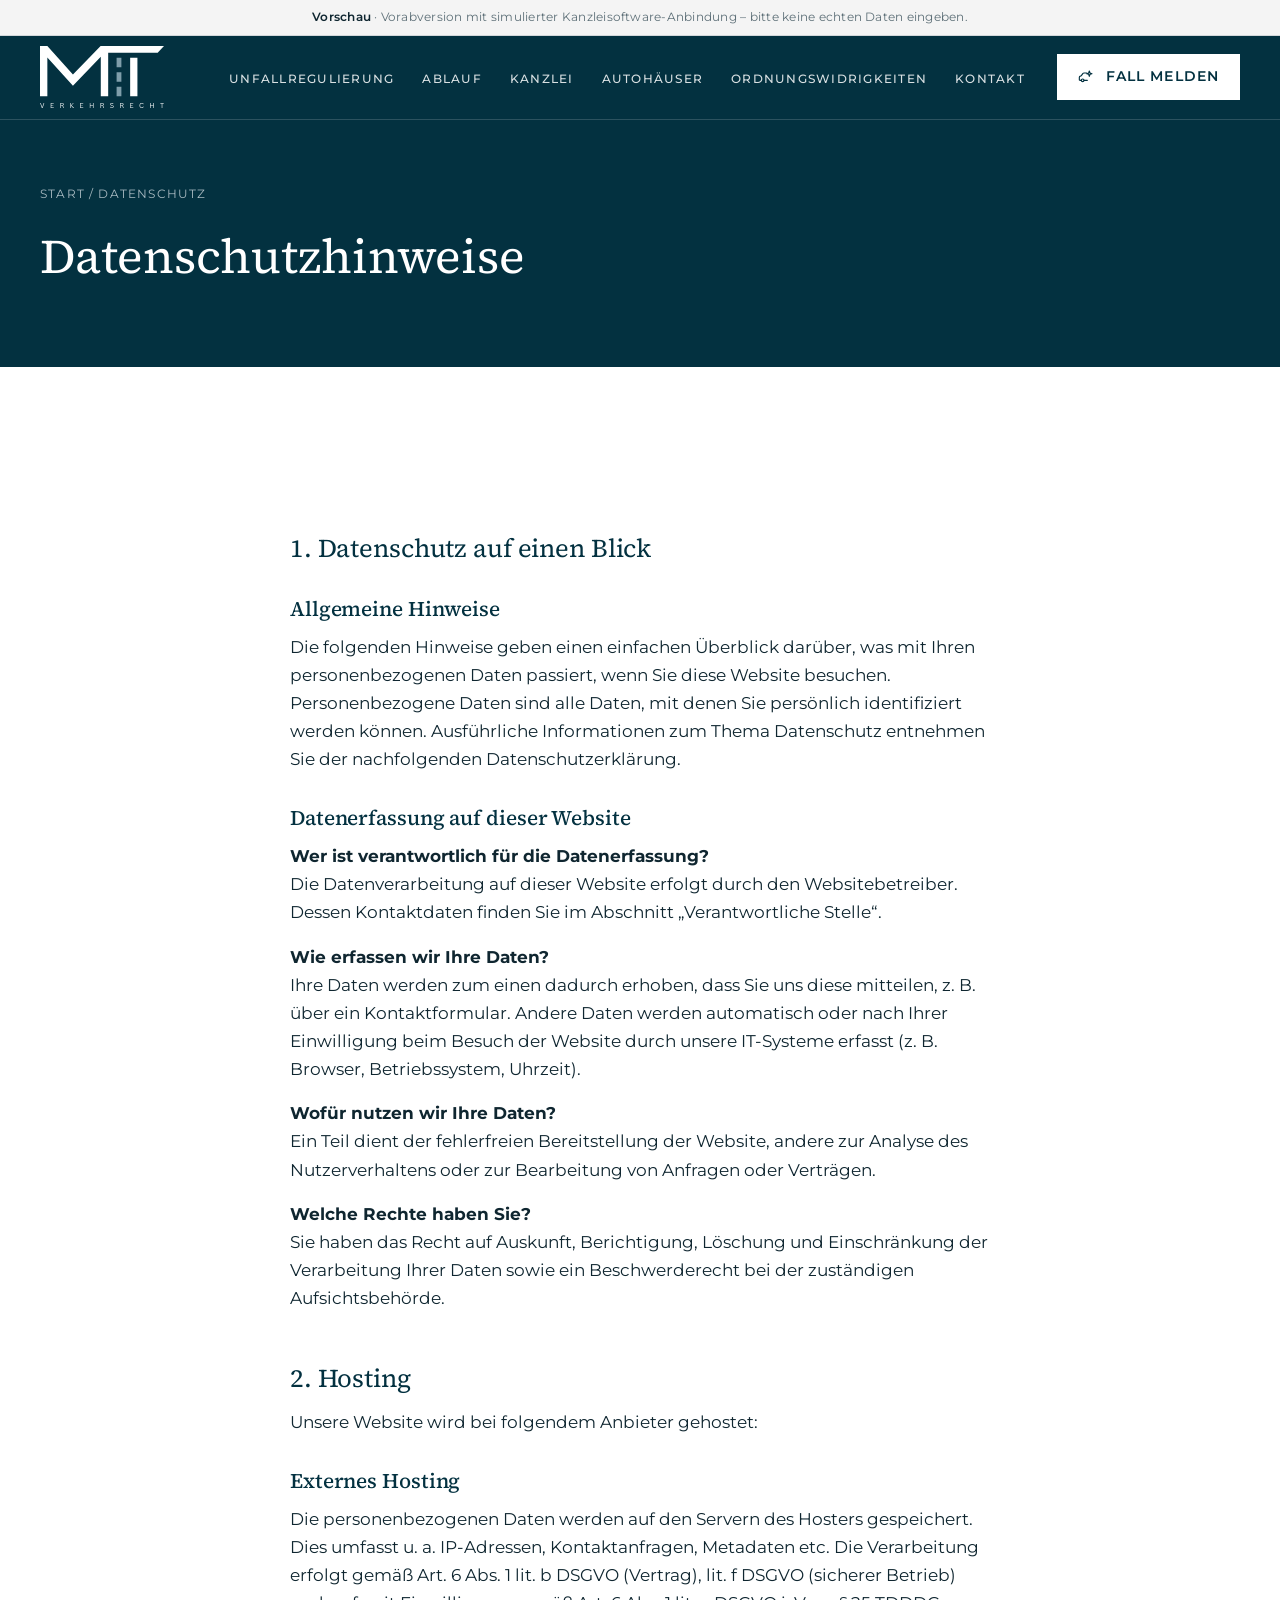
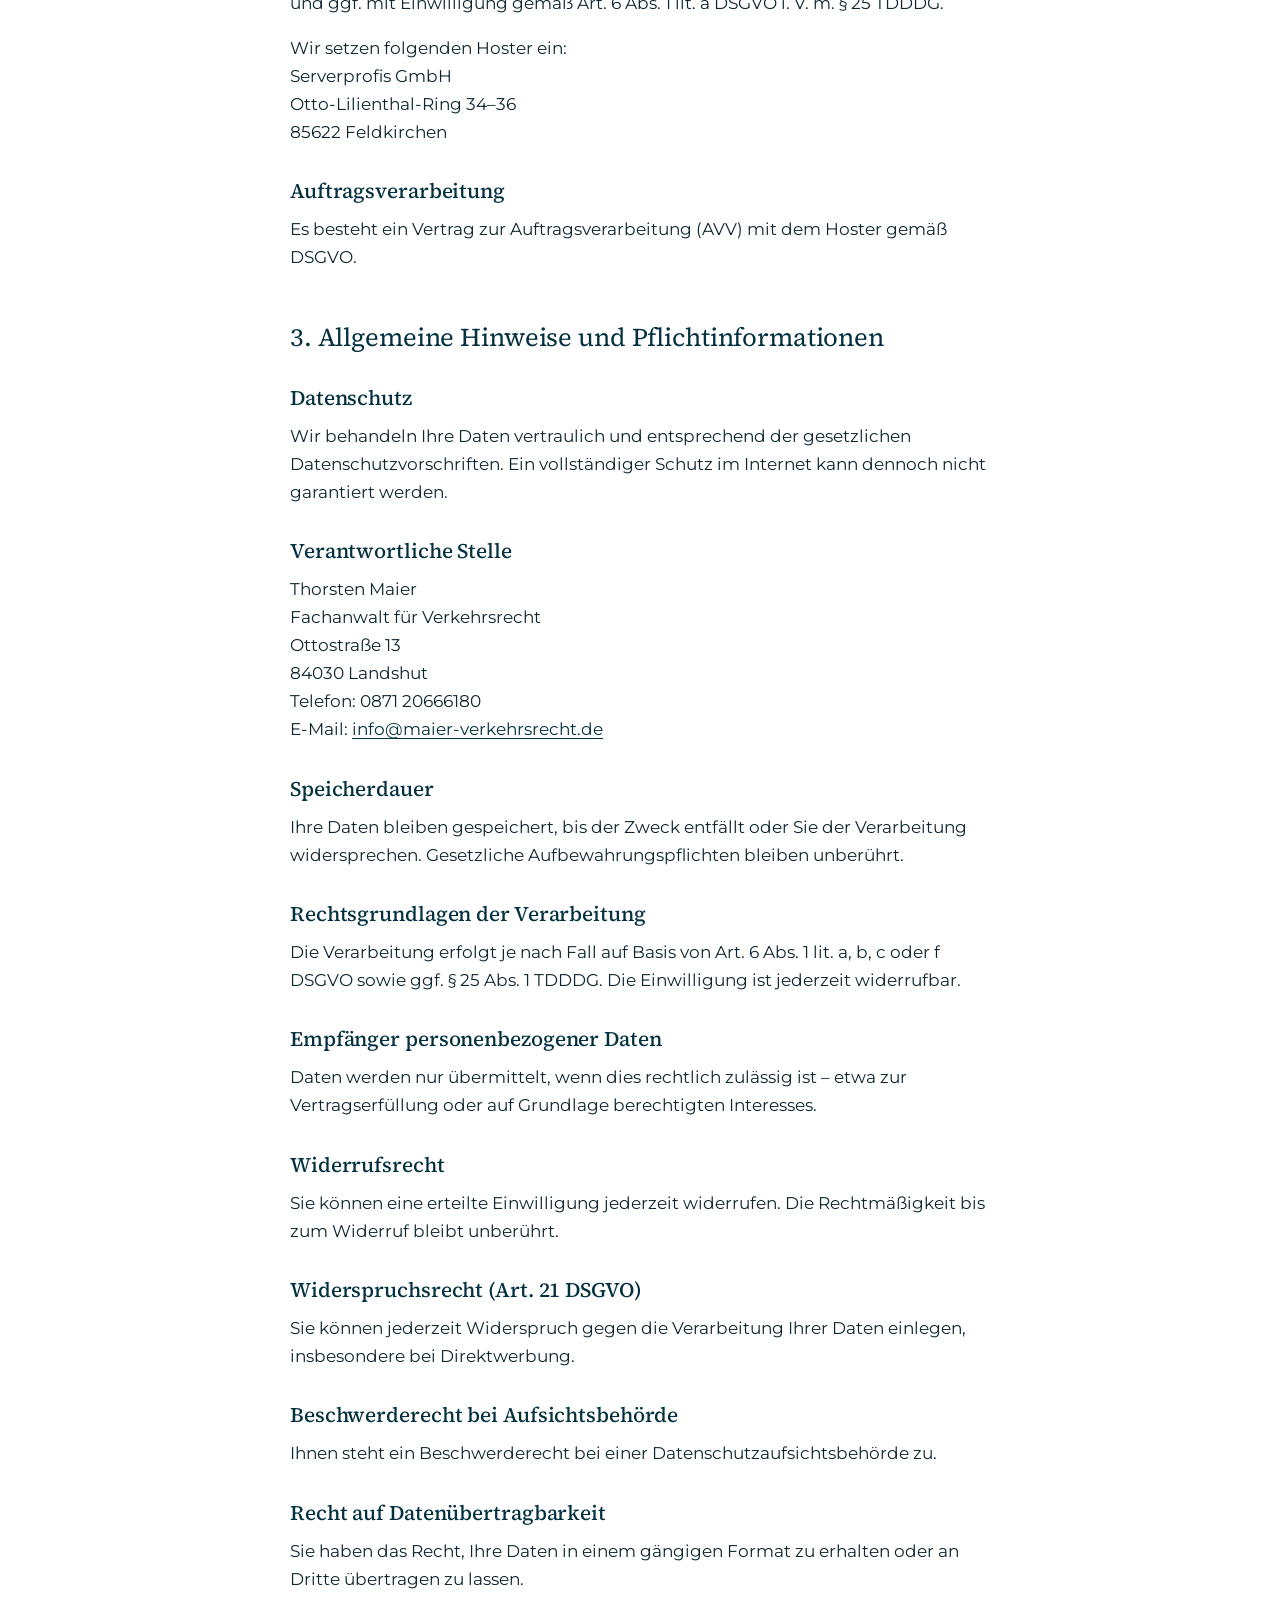
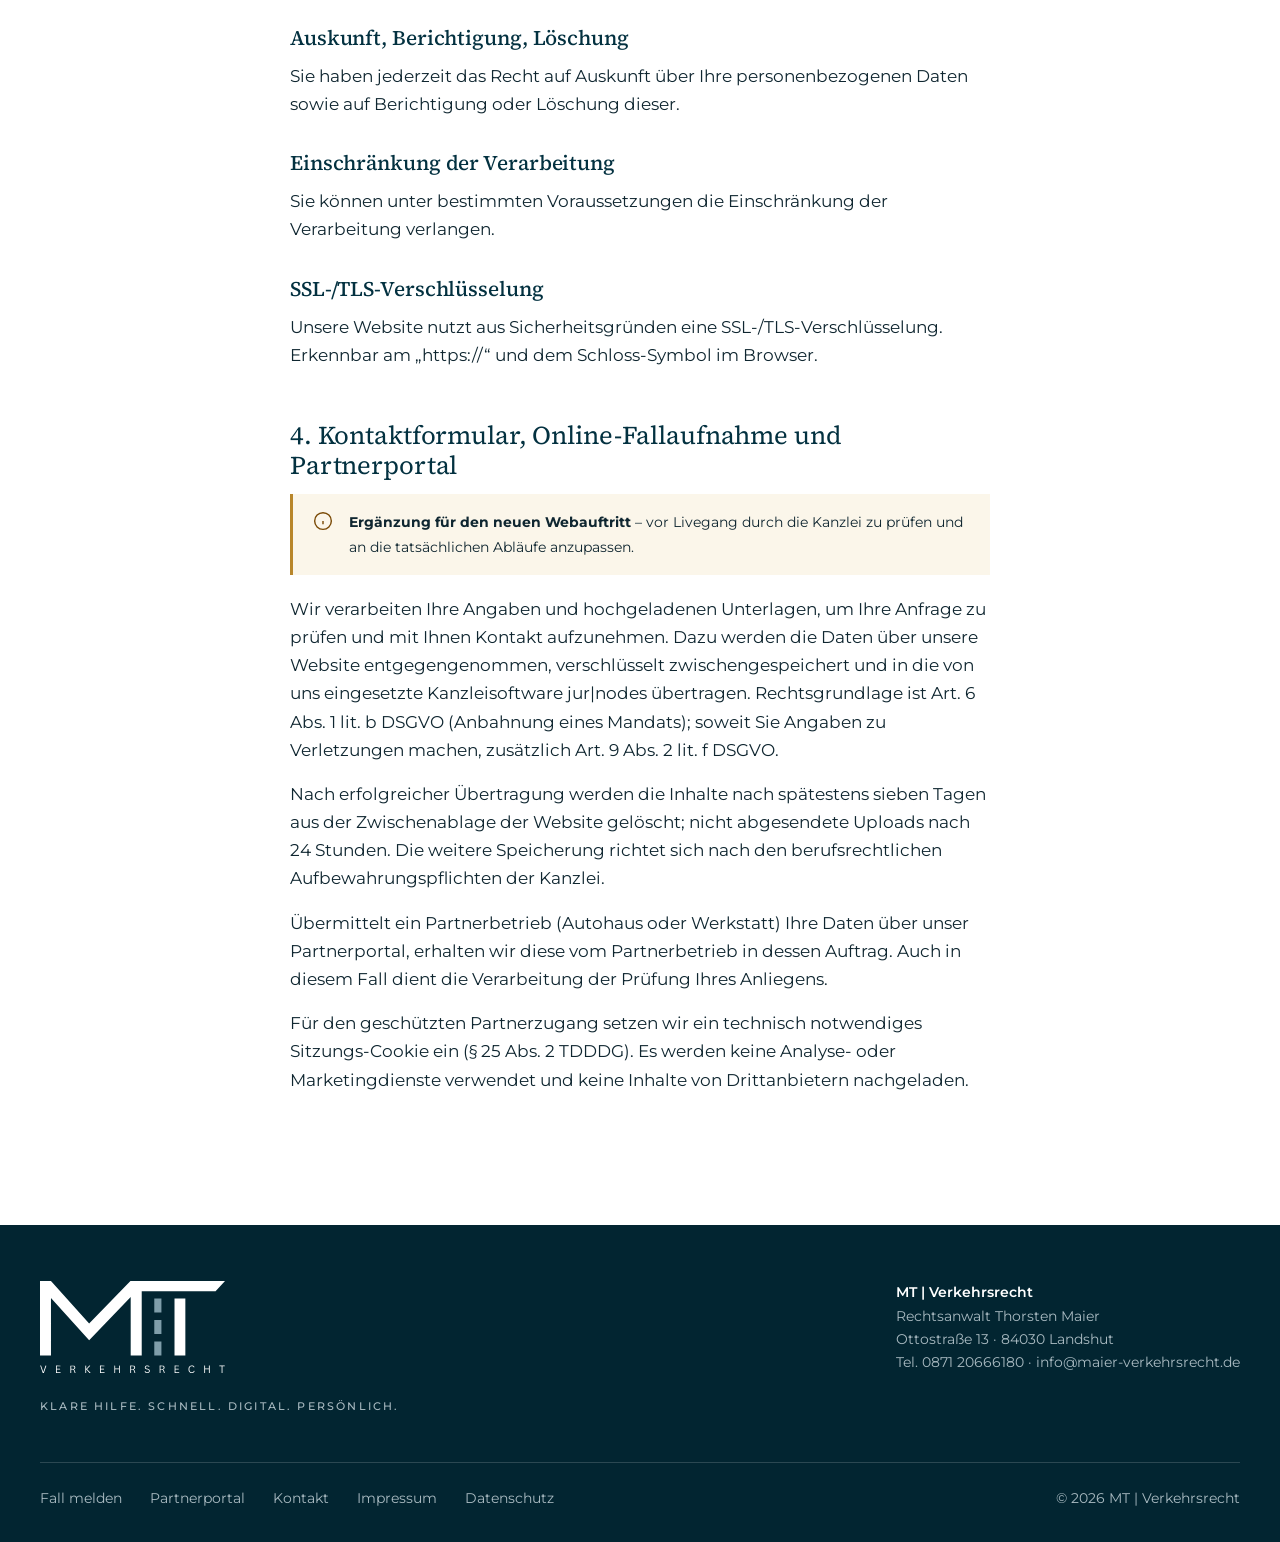
==== datenschutz/index.html @ cf4f547c "Vorschau des neuen Webauftritts MT | Verkehrsrecht Statische Vorschau zur Abstimmung mit der Kanzlei" ====
<!doctype html>
<html lang="de">
<head>
  <meta charset="utf-8">
  <meta name="viewport" content="width=device-width, initial-scale=1">
  <title>Datenschutz | MT Verkehrsrecht</title>
  <meta name="description" content="Datenschutzhinweise von MT Verkehrsrecht.">
  <meta name="robots" content="noindex, nofollow">
  <link rel="canonical" href="https://maier-verkehrsrecht.de/datenschutz/">
  <meta property="og:type" content="website">
  <meta property="og:locale" content="de_DE">
  <meta property="og:site_name" content="MT Verkehrsrecht">
  <meta property="og:title" content="Datenschutz | MT Verkehrsrecht">
  <meta property="og:description" content="Datenschutzhinweise von MT Verkehrsrecht.">
  <meta property="og:url" content="https://maier-verkehrsrecht.de/datenschutz/">
  <meta property="og:image" content="https://maier-verkehrsrecht.de/assets/img/og-image.jpg">
  <meta name="theme-color" content="#033140">
  <link rel="preload" href="../assets/fonts/montserrat-latin-wght-normal.woff2" as="font" type="font/woff2" crossorigin>
  <link rel="preload" href="../assets/fonts/source-serif-4-latin-wght-normal.woff2" as="font" type="font/woff2" crossorigin>
  <link rel="stylesheet" href="../assets/css/main.css">
  <link rel="icon" href="../assets/img/favicon.svg" type="image/svg+xml">
</head>
<body data-root="../">
  <!--#header-->
    <a class="skip-link" href="#main">Zum Inhalt springen</a>
    <div class="proto-banner" role="note"><strong>Vorschau</strong> · Vorabversion mit simulierter Kanzleisoftware-Anbindung – bitte keine echten Daten eingeben.</div>
    <header class="site-header">
      <div class="container">
        <a class="logo" href="../" aria-label="MT Verkehrsrecht – Startseite"><img src="../assets/logo/mt-logo-hell.svg" alt="MT Verkehrsrecht" width="150" height="75"></a>
        <nav class="main-nav" id="main-nav" aria-label="Hauptnavigation">
          <ul><li><a href="../#unfallregulierung">Unfallregulierung</a></li><li><a href="../#ablauf">Ablauf</a></li><li><a href="../#kanzlei">Kanzlei</a></li><li><a href="../#partner">Autohäuser</a></li><li><a href="../#leistungen">Ordnungswidrigkeiten</a></li><li><a href="../#kontakt">Kontakt</a></li></ul>
        </nav>
        <div class="header-cta"><a class="btn btn--primary" href="../fall-melden/" aria-label="Fall melden"><svg viewBox="0 0 24 24" fill="none" stroke="currentColor" stroke-width="1.7" stroke-linecap="round" stroke-linejoin="round" aria-hidden="true"><path d="M14 17H9M5 17H3a1 1 0 0 1-1-1v-3.5c0-.8.5-1.5 1.3-1.8L5 10l2.5-3.5A2 2 0 0 1 9.1 6H13"/><circle cx="7" cy="17" r="2"/><path d="m17 3 1 3 3 1-3 1-1 3-1-3-3-1 3-1z"/></svg><span>Fall melden</span></a></div>
        <button class="nav-toggle" type="button" aria-expanded="false" aria-controls="main-nav" aria-label="Menü öffnen"><svg viewBox="0 0 24 24" fill="none" stroke="currentColor" stroke-width="1.7" stroke-linecap="round" stroke-linejoin="round" aria-hidden="true"><path d="M4 6h16M4 12h16M4 18h16"/></svg></button>
      </div>
    </header><!--/header-->
  <main id="main">
    <section class="page-hero dark">
      <div class="container">
        <nav class="breadcrumb" aria-label="Brotkrumen"><a href="../" data-href="">Start</a> / <span aria-current="page">Datenschutz</span></nav>
        <h1>Datenschutzhinweise</h1>
        
      </div>
    </section>

    <section class="section"><div class="container prose legal">
      <h2>1. Datenschutz auf einen Blick</h2>
      <h3>Allgemeine Hinweise</h3>
      <p>Die folgenden Hinweise geben einen einfachen Überblick darüber, was mit Ihren personenbezogenen Daten passiert, wenn Sie diese Website besuchen. Personenbezogene Daten sind alle Daten, mit denen Sie persönlich identifiziert werden können. Ausführliche Informationen zum Thema Datenschutz entnehmen Sie der nachfolgenden Datenschutzerklärung.</p>
      <h3>Datenerfassung auf dieser Website</h3>
      <p><strong>Wer ist verantwortlich für die Datenerfassung?</strong><br>Die Datenverarbeitung auf dieser Website erfolgt durch den Websitebetreiber. Dessen Kontaktdaten finden Sie im Abschnitt „Verantwortliche Stelle“.</p>
      <p><strong>Wie erfassen wir Ihre Daten?</strong><br>Ihre Daten werden zum einen dadurch erhoben, dass Sie uns diese mitteilen, z. B. über ein Kontaktformular. Andere Daten werden automatisch oder nach Ihrer Einwilligung beim Besuch der Website durch unsere IT-Systeme erfasst (z. B. Browser, Betriebssystem, Uhrzeit).</p>
      <p><strong>Wofür nutzen wir Ihre Daten?</strong><br>Ein Teil dient der fehlerfreien Bereitstellung der Website, andere zur Analyse des Nutzerverhaltens oder zur Bearbeitung von Anfragen oder Verträgen.</p>
      <p><strong>Welche Rechte haben Sie?</strong><br>Sie haben das Recht auf Auskunft, Berichtigung, Löschung und Einschränkung der Verarbeitung Ihrer Daten sowie ein Beschwerderecht bei der zuständigen Aufsichtsbehörde.</p>

      <h2>2. Hosting</h2>
      <p>Unsere Website wird bei folgendem Anbieter gehostet:</p>
      <h3>Externes Hosting</h3>
      <p>Die personenbezogenen Daten werden auf den Servern des Hosters gespeichert. Dies umfasst u. a. IP-Adressen, Kontaktanfragen, Metadaten etc. Die Verarbeitung erfolgt gemäß Art. 6 Abs. 1 lit. b DSGVO (Vertrag), lit. f DSGVO (sicherer Betrieb) und ggf. mit Einwilligung gemäß Art. 6 Abs. 1 lit. a DSGVO i. V. m. § 25 TDDDG.</p>
      <p>Wir setzen folgenden Hoster ein:<br>Serverprofis GmbH<br>Otto-Lilienthal-Ring 34–36<br>85622 Feldkirchen</p>
      <h3>Auftragsverarbeitung</h3>
      <p>Es besteht ein Vertrag zur Auftragsverarbeitung (AVV) mit dem Hoster gemäß DSGVO.</p>

      <h2>3. Allgemeine Hinweise und Pflichtinformationen</h2>
      <h3>Datenschutz</h3>
      <p>Wir behandeln Ihre Daten vertraulich und entsprechend der gesetzlichen Datenschutzvorschriften. Ein vollständiger Schutz im Internet kann dennoch nicht garantiert werden.</p>
      <h3>Verantwortliche Stelle</h3>
      <p>Thorsten Maier<br>Fachanwalt für Verkehrsrecht<br><span data-k="strasse">Ottostraße 13</span><br><span data-k="plzOrt">84030 Landshut</span><br>Telefon: <span data-k="telefon">0871 20666180</span><br>E-Mail: <a href="mailto:info@maier-verkehrsrecht.de">info@maier-verkehrsrecht.de</a></p>
      <h3>Speicherdauer</h3>
      <p>Ihre Daten bleiben gespeichert, bis der Zweck entfällt oder Sie der Verarbeitung widersprechen. Gesetzliche Aufbewahrungspflichten bleiben unberührt.</p>
      <h3>Rechtsgrundlagen der Verarbeitung</h3>
      <p>Die Verarbeitung erfolgt je nach Fall auf Basis von Art. 6 Abs. 1 lit. a, b, c oder f DSGVO sowie ggf. § 25 Abs. 1 TDDDG. Die Einwilligung ist jederzeit widerrufbar.</p>
      <h3>Empfänger personenbezogener Daten</h3>
      <p>Daten werden nur übermittelt, wenn dies rechtlich zulässig ist – etwa zur Vertragserfüllung oder auf Grundlage berechtigten Interesses.</p>
      <h3>Widerrufsrecht</h3>
      <p>Sie können eine erteilte Einwilligung jederzeit widerrufen. Die Rechtmäßigkeit bis zum Widerruf bleibt unberührt.</p>
      <h3>Widerspruchsrecht (Art. 21 DSGVO)</h3>
      <p>Sie können jederzeit Widerspruch gegen die Verarbeitung Ihrer Daten einlegen, insbesondere bei Direktwerbung.</p>
      <h3>Beschwerderecht bei Aufsichtsbehörde</h3>
      <p>Ihnen steht ein Beschwerderecht bei einer Datenschutzaufsichtsbehörde zu.</p>
      <h3>Recht auf Datenübertragbarkeit</h3>
      <p>Sie haben das Recht, Ihre Daten in einem gängigen Format zu erhalten oder an Dritte übertragen zu lassen.</p>
      <h3>Auskunft, Berichtigung, Löschung</h3>
      <p>Sie haben jederzeit das Recht auf Auskunft über Ihre personenbezogenen Daten sowie auf Berichtigung oder Löschung dieser.</p>
      <h3>Einschränkung der Verarbeitung</h3>
      <p>Sie können unter bestimmten Voraussetzungen die Einschränkung der Verarbeitung verlangen.</p>
      <h3>SSL-/TLS-Verschlüsselung</h3>
      <p>Unsere Website nutzt aus Sicherheitsgründen eine SSL-/TLS-Verschlüsselung. Erkennbar am „https://“ und dem Schloss-Symbol im Browser.</p>

      <h2 id="fallaufnahme">4. Kontaktformular, Online-Fallaufnahme und Partnerportal</h2>
      <div class="notice notice--warn" style="margin-bottom:20px"><svg viewBox="0 0 24 24" fill="none" stroke="currentColor" stroke-width="1.7" aria-hidden="true"><circle cx="12" cy="12" r="10"/><path d="M12 16v-4M12 8h.01"/></svg><p><strong>Ergänzung für den neuen Webauftritt</strong> – vor Livegang durch die Kanzlei zu prüfen und an die tatsächlichen Abläufe anzupassen.</p></div>
      <p>Wir verarbeiten Ihre Angaben und hochgeladenen Unterlagen, um Ihre Anfrage zu prüfen und mit Ihnen Kontakt aufzunehmen. Dazu werden die Daten über unsere Website entgegengenommen, verschlüsselt zwischengespeichert und in die von uns eingesetzte Kanzleisoftware jur|nodes übertragen. Rechtsgrundlage ist Art. 6 Abs. 1 lit. b DSGVO (Anbahnung eines Mandats); soweit Sie Angaben zu Verletzungen machen, zusätzlich Art. 9 Abs. 2 lit. f DSGVO.</p>
      <p>Nach erfolgreicher Übertragung werden die Inhalte nach spätestens sieben Tagen aus der Zwischenablage der Website gelöscht; nicht abgesendete Uploads nach 24 Stunden. Die weitere Speicherung richtet sich nach den berufsrechtlichen Aufbewahrungspflichten der Kanzlei.</p>
      <p>Übermittelt ein Partnerbetrieb (Autohaus oder Werkstatt) Ihre Daten über unser Partnerportal, erhalten wir diese vom Partnerbetrieb in dessen Auftrag. Auch in diesem Fall dient die Verarbeitung der Prüfung Ihres Anliegens.</p>
      <p>Für den geschützten Partnerzugang setzen wir ein technisch notwendiges Sitzungs-Cookie ein (§ 25 Abs. 2 TDDDG). Es werden keine Analyse- oder Marketingdienste verwendet und keine Inhalte von Drittanbietern nachgeladen.</p>
    </div></section>
  </main>
  <!--#footer-->
    <footer class="site-footer">
      <div class="container">
        <div class="footer-top">
          <div>
            <a class="logo logo--footer" href="../" aria-label="MT Verkehrsrecht – Startseite"><img src="../assets/logo/mt-logo-hell.svg" alt="MT Verkehrsrecht" width="185" height="92"></a>
            <p class="footer-claim">Klare Hilfe. Schnell. Digital. Persönlich.</p>
          </div>
          <address>
            <strong>MT | Verkehrsrecht</strong><br>Rechtsanwalt Thorsten Maier<br>Ottostraße 13 · 84030 Landshut<br>
            <a href="tel:+4987120666180">Tel. 0871 20666180</a> · <a href="mailto:info@maier-verkehrsrecht.de">info@maier-verkehrsrecht.de</a>
          </address>
        </div>
        <nav aria-label="Fußzeile">
          <ul>
            <li><a href="../fall-melden/">Fall melden</a></li>
            <li><a href="../partner/">Partnerportal</a></li>
            <li><a href="../kontakt/">Kontakt</a></li>
            <li><a href="../impressum/">Impressum</a></li>
            <li><a href="../datenschutz/">Datenschutz</a></li>
            <li class="copy">© 2026 MT | Verkehrsrecht</li>
          </ul>
        </nav>
      </div>
    </footer><!--/footer-->
  <script src="../assets/js/config.js"></script>
  <script src="../assets/js/site.js"></script>


</body>
</html>
---- assets/css/main.css ----
/* ==========================================================================
   MT | Verkehrsrecht – Stylesheet
   Farbwelt der bestehenden Kanzleiseite (maier-verkehrsrecht.de):
   #033140 Hauptfarbe · #354f5b Abstufung · #d3d7da / #f4f4f4 Grautöne.
   Alle Werte zentral als Designvariablen. Bewusst eckig, ruhig, ohne Verläufe.
   ========================================================================== */

@font-face {
  font-family: "Montserrat";
  src: url("../fonts/montserrat-latin-wght-normal.woff2") format("woff2");
  font-weight: 100 900;
  font-style: normal;
  font-display: swap;
}
@font-face {
  font-family: "Source Serif 4";
  src: url("../fonts/source-serif-4-latin-wght-normal.woff2") format("woff2");
  font-weight: 200 900;
  font-style: normal;
  font-display: swap;
}

:root {
  /* Marke – Originalfarben der bestehenden Website */
  --brand: #033140;          /* Hauptfarbe (CSS der Altseite, von T. Maier bestätigt) */
  --brand-deep: #022531;     /* abgedunkelt für Fußzeile/Hover */
  --brand-2: #354f5b;        /* Abstufung (Altseite) */
  --brand-tint: #eef2f3;     /* sehr helle Fläche aus der Hauptfarbe */
  --grey-line: #d3d7da;      /* Linien/Rahmen (Altseite) */
  --grey-bg: #f4f4f4;        /* helle Fläche (Altseite) */
  --white: #ffffff;
  --ink: #0f2630;            /* Fließtext: dunkles Petrol statt Schwarz */
  --muted: #5d6f77;          /* Sekundärtext auf Hell (5,2:1) */
  --on-dark: #ffffff;
  --on-dark-muted: #a9bac1;  /* Sekundärtext auf Petrol (8:1) */
  --line-dark: rgba(255, 255, 255, 0.16);
  --field-border: #9eacb3;
  --error: #b42318;
  --error-bg: #fdf3f2;
  --ok: #1d6b45;
  --ok-bg: #eef6f1;
  --warn: #7a4a06;
  --warn-bg: #fbf6ea;

  --font: "Montserrat", system-ui, -apple-system, "Segoe UI", Roboto, sans-serif;
  --font-serif: "Source Serif 4", Georgia, "Times New Roman", serif;
  --radius: 0;
  --header-h: 84px;
  --container: 1440px;
  --gutter: clamp(16px, 3.2vw, 40px);
  --section: clamp(72px, 9vw, 120px);
}

/* --- Basis ---------------------------------------------------------------- */
*, *::before, *::after { box-sizing: border-box; }
html { scroll-behavior: smooth; scroll-padding-top: calc(var(--header-h) + 16px); -webkit-text-size-adjust: 100%; }
@media (prefers-reduced-motion: reduce) { html { scroll-behavior: auto; } *, *::before, *::after { transition: none !important; } }
body { margin: 0; font-family: var(--font); font-size: 16.5px; line-height: 1.7; color: var(--ink); background: var(--white); font-weight: 400; overflow-x: hidden; }
img { max-width: 100%; height: auto; display: block; }
a { color: var(--brand); text-underline-offset: 3px; text-decoration-thickness: 1px; }
a:hover { color: var(--brand-2); }
h1, h2, h3, h4 { font-family: var(--font-serif); color: inherit; line-height: 1.18; margin: 0 0 .55em; font-weight: 500; letter-spacing: -.005em; }
h1 { font-size: clamp(2.3rem, 4.8vw, 3.7rem); font-weight: 400; }
h2 { font-size: clamp(1.75rem, 2.75vw, 2.75rem); font-weight: 400; }
h3 { font-size: 1.3rem; font-weight: 500; }
p { margin: 0 0 1em; }
:focus-visible { outline: 2px solid var(--brand); outline-offset: 3px; }
.dark :focus-visible, .petrol :focus-visible, .site-header :focus-visible, .site-footer :focus-visible { outline-color: var(--white); }
.sr-only { position: absolute; width: 1px; height: 1px; padding: 0; margin: -1px; overflow: hidden; clip: rect(0 0 0 0); white-space: nowrap; border: 0; }
.skip-link { position: absolute; left: 16px; top: -60px; z-index: 200; background: var(--white); color: var(--brand); padding: 10px 16px; }
.skip-link:focus { top: 12px; }
.container { width: 100%; max-width: var(--container); margin: 0 auto; padding: 0 var(--gutter); }

.eyebrow { display: block; font-family: var(--font); font-size: .74rem; font-weight: 600; letter-spacing: .18em; text-transform: uppercase; color: var(--brand-2); margin-bottom: 16px; }
.dark .eyebrow, .petrol .eyebrow, .eyebrow--light { color: var(--on-dark-muted); }
.lead { font-size: 1.12rem; line-height: 1.7; color: var(--muted); max-width: 62ch; }
.dark .lead, .petrol .lead { color: var(--on-dark-muted); }

/* --- Buttons: eckig, ruhig ------------------------------------------------- */
.btn { display: inline-flex; align-items: center; justify-content: center; gap: 12px; min-height: 50px; padding: 13px 28px; border-radius: 0; border: 1px solid transparent; font: inherit; font-weight: 600; font-size: .86rem; letter-spacing: .08em; text-transform: uppercase; text-decoration: none; cursor: pointer; transition: background-color .15s, color .15s, border-color .15s; }
.btn svg { width: 16px; height: 16px; flex: none; }
.btn--primary { background: var(--brand); color: var(--white); border-color: var(--brand); }
.btn--primary:hover { background: var(--brand-deep); border-color: var(--brand-deep); color: var(--white); }
.dark .btn--primary, .petrol .btn--primary, .site-header .btn--primary { background: var(--white); color: var(--brand); border-color: var(--white); }
.dark .btn--primary:hover, .petrol .btn--primary:hover, .site-header .btn--primary:hover { background: var(--brand-tint); border-color: var(--brand-tint); color: var(--brand); }
.btn--ghost { border-color: var(--brand); color: var(--brand); background: transparent; }
.btn--ghost:hover { background: var(--brand); color: var(--white); }
.dark .btn--ghost, .petrol .btn--ghost { color: var(--white); border-color: rgba(255,255,255,.6); }
.dark .btn--ghost:hover, .petrol .btn--ghost:hover { background: var(--white); color: var(--brand); border-color: var(--white); }
.btn--link { padding: 0; min-height: 0; background: none; color: var(--brand); border: 0; text-decoration: none; font-weight: 600; font-size: .8rem; letter-spacing: .1em; text-transform: uppercase; border-bottom: 1px solid currentColor; padding-bottom: 2px; }
.btn--link:hover { color: var(--brand-2); }
.btn[disabled] { opacity: .55; cursor: not-allowed; }
.btn-row { display: flex; flex-wrap: wrap; gap: 14px 18px; align-items: center; }

/* --- Prototyp-Hinweis ------------------------------------------------------ */
.proto-banner { background: var(--grey-bg); color: var(--muted); font-size: .76rem; text-align: center; padding: 7px 16px; border-bottom: 1px solid var(--grey-line); letter-spacing: .02em; }
.proto-banner strong { color: var(--ink); font-weight: 600; }
.placeholder-tag { display: inline-block; font-family: var(--font); font-size: .64rem; font-weight: 700; letter-spacing: .1em; text-transform: uppercase; color: var(--warn); border: 1px solid #d9b26a; background: var(--warn-bg); padding: 1px 7px; vertical-align: middle; }

/* --- Header ---------------------------------------------------------------- */
.site-header { position: sticky; top: 0; z-index: 100; height: var(--header-h); background: var(--brand); color: var(--white); border-bottom: 1px solid var(--line-dark); }
.site-header .container { height: 100%; display: flex; align-items: center; gap: 32px; }
.logo { display: inline-flex; align-items: center; gap: 14px; color: var(--white); text-decoration: none; flex: none; }
.logo img { height: 62px; width: auto; display: block; }
.logo--footer img { height: 92px; width: auto; display: block; }
.logo__text { font-size: .7rem; letter-spacing: .34em; font-weight: 500; text-transform: uppercase; line-height: 30px; padding-left: 16px; border-left: 1px solid var(--line-dark); }
.main-nav { margin-left: auto; }
.main-nav ul { list-style: none; margin: 0; padding: 0; display: flex; gap: 28px; }
.main-nav a { color: rgba(255,255,255,.85); text-decoration: none; font-size: .78rem; font-weight: 500; letter-spacing: .1em; text-transform: uppercase; padding: 8px 0; border-bottom: 1px solid transparent; }
.main-nav a:hover, .main-nav a[aria-current="true"] { color: var(--white); border-bottom-color: var(--white); }
.header-cta { flex: none; }
.header-cta .btn { min-height: 44px; padding: 10px 20px; }
.nav-toggle { display: none; background: none; border: 1px solid var(--line-dark); color: var(--white); width: 46px; height: 46px; margin-left: auto; cursor: pointer; border-radius: 0; }
.nav-toggle svg { width: 22px; height: 22px; }

@media (max-width: 1240px) {
  .nav-toggle { display: inline-flex; align-items: center; justify-content: center; }
  .main-nav { position: fixed; inset: var(--header-h) 0 auto 0; background: var(--brand); border-bottom: 1px solid var(--line-dark); display: none; margin: 0; }
  .main-nav.open { display: block; }
  .main-nav ul { flex-direction: column; gap: 0; padding: 8px var(--gutter) 24px; }
  .main-nav a { display: block; padding: 15px 0; font-size: .85rem; border-bottom: 1px solid var(--line-dark); }
  .header-cta { order: 3; }
  .site-header .container { gap: 12px; }
}
@media (max-width: 520px) {
  :root { --header-h: 72px; }
  .logo img { height: 50px; }
  .header-cta .btn span { display: none; }
  .header-cta .btn { padding: 10px 13px; }
  .logo__text { display: none; }
}

/* --- Flächen --------------------------------------------------------------- */
.dark, .petrol { background: var(--brand); color: var(--on-dark); }
.section { padding: var(--section) 0; }
.section--paper { background: var(--grey-bg); }
.section--tint { background: var(--brand-tint); }
.section-head { margin-bottom: 56px; }
.section-head .lead { max-width: 70ch; }
/* Vorgegebene Zeilenumbrüche (Desktop): .line = eigene Zeile, .one-line = keine Umbrüche */
@media (min-width: 1000px) {
  .line { display: block; white-space: nowrap; }
  .one-line { white-space: nowrap; }
}
.split.split--center { align-items: center; grid-template-columns: 1fr 1.5fr; }
.split--center .lead { max-width: none; }
@media (max-width: 900px) { .split.split--center { grid-template-columns: 1fr; } }
.split { display: grid; grid-template-columns: 1fr 1fr; gap: clamp(32px, 6vw, 96px); align-items: start; }
@media (max-width: 900px) { .split { grid-template-columns: 1fr; } }
.rule-top { border-top: 1px solid var(--grey-line); padding-top: 28px; }

/* --- Einstieg -------------------------------------------------------------- */
.hero { position: relative; overflow: hidden; isolation: isolate; padding: clamp(80px, 11vw, 140px) 0 clamp(64px, 8vw, 104px); }
.hero__bg { position: absolute; inset: 0; z-index: -2; }
.hero__bg img { width: 100%; height: 100%; object-fit: cover; }
.hero::after { content: ""; position: absolute; inset: 0; z-index: -1; background: var(--brand); opacity: .86; }
.hero__grid { display: grid; grid-template-columns: minmax(0, 1.7fr) minmax(0, .75fr); gap: clamp(40px, 6vw, 96px); align-items: end; }
.hero h1 { color: var(--white); font-size: clamp(2.2rem, 4.1vw, 4rem); }
.hero .lead { font-size: 1.15rem; margin-bottom: 40px; color: rgba(255,255,255,.82); }
.hero__phone { display: inline-flex; flex-direction: column; color: var(--white); text-decoration: none; padding-left: 20px; border-left: 1px solid var(--line-dark); line-height: 1.35; }
.hero__phone small { color: var(--on-dark-muted); font-size: .72rem; letter-spacing: .12em; text-transform: uppercase; }
.hero__phone strong { font-size: 1.2rem; font-weight: 600; letter-spacing: .02em; }
.hero__phone svg { display: none; }
.hero__facts { border-top: 1px solid var(--line-dark); }
.hero__facts dl { margin: 0; }
.hero__facts div { display: grid; grid-template-columns: 1fr; padding: 18px 0; border-bottom: 1px solid var(--line-dark); }
.hero__facts dt { font-size: .7rem; letter-spacing: .16em; text-transform: uppercase; color: var(--on-dark-muted); margin-bottom: 4px; }
.hero__facts dd { margin: 0; font-size: .98rem; color: var(--white); }
.hero__facts a { color: var(--white); }
@media (max-width: 900px) { .hero__grid { grid-template-columns: 1fr; } }

/* --- Raster (Unfallregulierung, Ihr Plus) ------------------------------- */
.positions { list-style: none; margin: 0; padding: 0; display: grid; grid-template-columns: repeat(3, 1fr); border-top: 1px solid var(--grey-line); }
.positions li { padding: 26px 28px 28px 0; border-bottom: 1px solid var(--grey-line); }
.positions li:not(:nth-child(3n)) { border-right: 1px solid var(--grey-line); }
.positions li:not(:nth-child(3n+1)) { padding-left: 28px; }
.positions h3 { font-size: 1.2rem; margin-bottom: 6px; color: var(--brand); }
.positions p { color: var(--muted); font-size: .95rem; margin: 0; }
@media (max-width: 900px) {
  .positions { grid-template-columns: 1fr 1fr; }
  .positions li { padding: 22px 20px 22px 0 !important; border-right: 0 !important; }
  .positions li:nth-child(odd) { border-right: 1px solid var(--grey-line) !important; }
  .positions li:nth-child(even) { padding-left: 20px !important; }
}
@media (max-width: 560px) { .positions { grid-template-columns: 1fr; } .positions li:nth-child(n) { border-right: 0 !important; padding: 20px 0 !important; } }
.note { color: var(--muted); font-size: .84rem; margin-top: 16px; }
.service-strip { display: grid; grid-template-columns: repeat(3, 1fr); border: 1px solid var(--grey-line); background: var(--white); }
.service-strip span { padding: 16px 20px; font-size: .76rem; font-weight: 600; letter-spacing: .1em; text-transform: uppercase; color: var(--brand); border-bottom: 1px solid var(--grey-line); }
.service-strip span:not(:nth-child(3n+1)) { border-left: 1px solid var(--grey-line); }
.service-strip span:nth-last-child(-n+3) { border-bottom: 0; }
@media (max-width: 900px) {
  .service-strip { grid-template-columns: 1fr 1fr; }
  .service-strip span:nth-child(n) { border-left: 0; border-bottom: 1px solid var(--grey-line); }
  .service-strip span:nth-child(even) { border-left: 1px solid var(--grey-line); }
  .service-strip span:last-child { border-bottom: 0; }
}
@media (max-width: 480px) { .service-strip { grid-template-columns: 1fr; } .service-strip span:nth-child(n) { border-left: 0; } }

/* --- Ablauf ---------------------------------------------------------------- */
.steps { list-style: none; margin: 0; padding: 0; display: grid; grid-template-columns: repeat(3, 1fr); counter-reset: step; border-top: 1px solid var(--line-dark); }
.steps li { position: relative; padding: 32px 32px 8px 0; counter-increment: step; }
.steps li + li { padding-left: 32px; border-left: 1px solid var(--line-dark); }
.steps li::before { content: "Schritt " counter(step); display: block; font-size: .7rem; font-weight: 600; letter-spacing: .18em; text-transform: uppercase; color: var(--on-dark-muted); margin-bottom: 14px; }
.steps h3 { font-size: 1.45rem; color: var(--white); }
.steps p { color: rgba(255,255,255,.78); margin: 0; }
@media (max-width: 800px) { .steps { grid-template-columns: 1fr; } .steps li + li { padding-left: 0; border-left: 0; border-top: 1px solid var(--line-dark); } }

/* --- Team ------------------------------------------------------------------ */
.team { display: grid; grid-template-columns: repeat(2, 1fr); gap: 40px; }
.person__img { aspect-ratio: 423 / 250; background: var(--grey-line); overflow: hidden; }
.person__img img { width: 100%; height: 100%; object-fit: cover; filter: grayscale(1); }
.person__body { padding: 24px 0 0; }
.person h3 { font-size: 1.5rem; margin-bottom: 2px; color: var(--brand); }
.person__role { color: var(--brand-2); font-weight: 600; font-size: .74rem; letter-spacing: .14em; text-transform: uppercase; margin-bottom: 14px; }
.person p { color: var(--muted); font-size: .97rem; }
@media (max-width: 760px) { .team { grid-template-columns: 1fr; } }
.quote { margin: 64px 0 0; padding: 0 0 0 32px; border-left: 2px solid var(--brand); font-family: var(--font-serif); font-size: clamp(1.3rem, 2.2vw, 1.7rem); font-weight: 400; line-height: 1.45; color: var(--brand); max-width: none; }
.quote footer { margin-top: 16px; font-family: var(--font); font-size: .78rem; font-weight: 600; letter-spacing: .12em; text-transform: uppercase; color: var(--muted); }

/* --- Partnerband ----------------------------------------------------------- */
.partner-band { display: grid; grid-template-columns: 1fr 1fr; padding: 0; }
.partner-band > .container { grid-column: 1 / -1; grid-row: 1; display: grid; grid-template-columns: 1fr 1fr; }
.partner-band .content { grid-column: 1; padding: var(--section) clamp(24px, 4vw, 64px) var(--section) 0; }
.partner-band h2 { font-size: clamp(1.75rem, 2.45vw, 2.6rem); }
.partner-band__img { grid-column: 2; grid-row: 1; position: relative; min-height: 100%; }
.partner-band__img img { position: absolute; inset: 0; width: 100%; height: 100%; object-fit: cover; filter: grayscale(1); }
.partner-band ul { list-style: none; padding: 0; margin: 0 0 40px; border-top: 1px solid var(--line-dark); }
.partner-band li { padding: 12px 0; border-bottom: 1px solid var(--line-dark); color: rgba(255,255,255,.88); font-size: .97rem; }
@media (max-width: 900px) {
  .partner-band { grid-template-columns: 1fr; }
  .partner-band > .container { grid-template-columns: 1fr; }
  .partner-band .content { padding: 64px 0; }
  .partner-band__img { grid-column: 1; grid-row: 2; height: 260px; }
}

/* --- Weitere Leistungen (Bildkarten) ------------------------------------- */
.cards-2 { display: grid; grid-template-columns: 1fr 1fr; gap: 40px; }
.card { display: flex; flex-direction: column; border-top: 2px solid var(--brand); }
.card__img { aspect-ratio: 16 / 9; overflow: hidden; background: var(--grey-line); }
.card__img img { width: 100%; height: 100%; object-fit: cover; filter: grayscale(1); }
.card h3 { font-size: 1.5rem; margin: 24px 0 10px; color: var(--brand); }
.card p { color: var(--muted); }
.card__list { list-style: none; margin: 4px 0 28px; padding: 0; border-top: 1px solid var(--grey-line); }
.card__list li { padding: 10px 0; border-bottom: 1px solid var(--grey-line); color: var(--ink); font-size: .93rem; }
.card .btn--link { margin-top: auto; align-self: flex-start; }
@media (max-width: 760px) { .cards-2 { grid-template-columns: 1fr; } }

/* --- FAQ ------------------------------------------------------------------- */
.faq { max-width: 960px; margin: 0 auto; border-top: 1px solid var(--grey-line); }
.section-head--center { text-align: center; margin-left: auto; margin-right: auto; }
.faq details { border-bottom: 1px solid var(--grey-line); }
.faq summary { list-style: none; cursor: pointer; padding: 24px 56px 24px 0; font-family: var(--font-serif); font-weight: 500; font-size: 1.2rem; color: var(--brand); position: relative; }
.faq summary::-webkit-details-marker { display: none; }
.faq summary::before, .faq summary::after { content: ""; position: absolute; right: 8px; top: 50%; width: 16px; height: 1.5px; background: var(--brand); transition: transform .2s; }
.faq summary::after { transform: rotate(90deg); }
.faq details[open] summary::after { transform: rotate(0); }
.faq details p { color: var(--muted); padding-bottom: 24px; margin: 0; max-width: 72ch; }

/* --- Kontakt --------------------------------------------------------------- */
.contact-grid { display: grid; grid-template-columns: 1.1fr .9fr; gap: clamp(40px, 6vw, 96px); }
.contact-list { list-style: none; margin: 0 0 36px; padding: 0; border-top: 1px solid var(--line-dark); }
.contact-list li { display: grid; grid-template-columns: 110px 1fr; gap: 16px; padding: 16px 0; border-bottom: 1px solid var(--line-dark); }
.contact-list svg { display: none; }
.contact-list small { order: -1; font-size: .7rem; letter-spacing: .16em; text-transform: uppercase; color: var(--on-dark-muted); padding-top: 4px; }
.contact-list li > div { display: contents; }
.contact-list a { color: var(--white); text-decoration: none; font-weight: 500; }
.contact-list a:hover { text-decoration: underline; }
.contact-label { font-size: .72rem; letter-spacing: .16em; text-transform: uppercase; color: var(--on-dark-muted); font-weight: 600; margin: 0 0 12px; font-family: var(--font); }
.hours { width: 100%; border-collapse: collapse; font-size: .93rem; border-top: 1px solid var(--line-dark); }
.hours td { padding: 12px 0; border-bottom: 1px solid var(--line-dark); color: rgba(255,255,255,.88); }
.hours td:last-child { text-align: right; }
.downloads { list-style: none; margin: 0; padding: 0; border-top: 1px solid var(--line-dark); }
.downloads a { display: flex; align-items: center; justify-content: space-between; gap: 16px; padding: 15px 0; border-bottom: 1px solid var(--line-dark); color: var(--white); text-decoration: none; font-weight: 500; }
.downloads a:hover { color: var(--on-dark-muted); }
.downloads svg { width: 18px; height: 18px; flex: none; }
@media (max-width: 900px) { .contact-grid { grid-template-columns: 1fr; } }
@media (max-width: 560px) {
  .contact-list li { grid-template-columns: 1fr; gap: 2px; }
  .hours tr { display: block; padding: 12px 0; border-bottom: 1px solid var(--line-dark); }
  .hours td { display: block; padding: 0; border: 0; text-align: left !important; }
  .hours td:first-child { font-size: .7rem; letter-spacing: .14em; text-transform: uppercase; color: var(--on-dark-muted); margin-bottom: 2px; }
}

/* --- Footer ---------------------------------------------------------------- */
.site-footer { background: var(--brand-deep); color: var(--on-dark-muted); padding: 56px 0 32px; font-size: .86rem; }
.footer-top { display: flex; flex-wrap: wrap; justify-content: space-between; gap: 32px; padding-bottom: 36px; border-bottom: 1px solid var(--line-dark); margin-bottom: 24px; }
.footer-claim { color: var(--on-dark-muted); font-weight: 500; letter-spacing: .2em; text-transform: uppercase; font-size: .68rem; margin-top: 16px; }
.footer-claim span { color: inherit; }
.site-footer nav ul { list-style: none; margin: 0; padding: 0; display: flex; flex-wrap: wrap; gap: 8px 28px; }
.site-footer a { color: var(--on-dark-muted); text-decoration: none; }
.site-footer a:hover { color: var(--white); }
.site-footer strong { color: var(--white) !important; font-weight: 600; }
.site-footer address { font-style: normal; line-height: 1.7; }
.site-footer .copy { margin-left: auto; }
@media (max-width: 640px) { .site-footer .copy { margin-left: 0; width: 100%; } }

/* --- Unterseiten ----------------------------------------------------------- */
.page-hero { padding: 64px 0 56px; background: var(--brand); color: var(--white); }
.page-hero::after { display: none; }
.page-hero h1 { font-size: clamp(2.1rem, 4vw, 3rem); max-width: 24ch; color: var(--white); }
.page-hero .lead a { color: var(--white) !important; }
.breadcrumb { font-size: .74rem; letter-spacing: .1em; text-transform: uppercase; margin-bottom: 24px; color: var(--on-dark-muted); }
.breadcrumb a { color: var(--on-dark-muted); text-decoration: none; }
.breadcrumb a:hover { color: var(--white); }

.choice-grid { display: grid; grid-template-columns: 1fr 1fr; gap: 0; border: 1px solid var(--grey-line); background: var(--white); }
.choice { display: flex; flex-direction: column; padding: clamp(28px, 4vw, 48px); text-decoration: none; color: var(--ink); transition: background-color .15s; }
.choice + .choice { border-left: 1px solid var(--grey-line); }
.choice:hover { background: var(--brand-tint); color: var(--ink); }
.choice svg.icon { display: none; }
.choice h2 { font-size: 1.9rem; color: var(--brand); }
.choice p { color: var(--muted); }
.choice .meta { margin-top: auto; display: flex; justify-content: space-between; align-items: center; padding-top: 24px; border-top: 1px solid var(--grey-line); font-size: .74rem; font-weight: 600; letter-spacing: .12em; text-transform: uppercase; color: var(--brand); }
.choice .meta svg { width: 18px; height: 18px; }
@media (max-width: 760px) { .choice-grid { grid-template-columns: 1fr; } .choice + .choice { border-left: 0; border-top: 1px solid var(--grey-line); } }

.notice { display: grid; grid-template-columns: 22px 1fr; gap: 14px; padding: 16px 20px; background: var(--brand-tint); border-left: 3px solid var(--brand); font-size: .9rem; color: var(--ink); }
.notice svg { width: 20px; height: 20px; color: var(--brand); margin-top: 1px; }
.notice p:last-child { margin: 0; }
.notice--warn { background: var(--warn-bg); border-left-color: #b8862b; }
.notice--warn svg { color: var(--warn); }
.notice--error { background: var(--error-bg); border-left-color: var(--error); }
.notice--error svg { color: var(--error); }
.notice--ok { background: var(--ok-bg); border-left-color: var(--ok); }
.notice--ok svg { color: var(--ok); }

.prose { max-width: 780px; }
.prose h2 { font-size: 1.6rem; margin-top: 2em; color: var(--brand); }
.prose h3 { margin-top: 1.6em; color: var(--brand); }

/* --- Formular -------------------------------------------------------------- */
.form-shell { display: grid; grid-template-columns: minmax(0, 1fr) 300px; gap: 48px; align-items: start; }
@media (max-width: 980px) { .form-shell { grid-template-columns: 1fr; } .form-aside { order: 2; } }
.form-card { background: var(--white); border: 1px solid var(--grey-line); padding: clamp(22px, 4vw, 48px); }
.form-aside { position: sticky; top: calc(var(--header-h) + 24px); display: grid; gap: 0; border-top: 2px solid var(--brand); background: var(--white); }
.aside-box { padding: 22px 24px; font-size: .9rem; border: 1px solid var(--grey-line); border-top: 0; }
.aside-box h2 { font-family: var(--font); font-size: .7rem; letter-spacing: .16em; text-transform: uppercase; color: var(--brand-2); margin-bottom: 10px; font-weight: 600; }
.aside-box ul { margin: 0; padding-left: 1.1em; color: var(--muted); }
.aside-box li { margin-bottom: 5px; }
.aside-box a.tel { font-family: var(--font-serif); font-weight: 500; font-size: 1.3rem; color: var(--brand); text-decoration: none; }

.progress { margin-bottom: 36px; }
.progress__meta { display: flex; justify-content: space-between; gap: 16px; font-size: .74rem; letter-spacing: .12em; text-transform: uppercase; color: var(--muted); margin-bottom: 10px; font-weight: 600; }
.progress__meta strong { color: var(--brand); }
.progress__bar { height: 3px; background: var(--grey-line); overflow: hidden; }
.progress__bar span { display: block; height: 100%; background: var(--brand); transition: width .3s ease; }
.progress__steps { list-style: none; display: grid; grid-template-columns: repeat(auto-fit, minmax(0, 1fr)); gap: 0; margin: 0; padding: 0; counter-reset: ps; }
.progress__steps li { counter-increment: ps; font-size: .72rem; font-weight: 500; color: var(--muted); padding: 10px 8px 0 0; line-height: 1.35; }
.progress__steps li::before { content: counter(ps) " "; font-weight: 700; }
.progress__steps li[aria-current="step"] { color: var(--brand); font-weight: 700; }
.progress__steps li.done { color: var(--brand-2); }
@media (max-width: 640px) { .progress__steps { display: none; } }

.step-title { font-size: clamp(1.7rem, 3vw, 2.2rem); margin-bottom: 6px; color: var(--brand); }
.step-title:focus { outline: none; }
.step-intro { color: var(--muted); margin-bottom: 32px; }

fieldset.group { border: 0; padding: 0; margin: 0 0 36px; min-width: 0; }
fieldset.group > legend { font-size: .72rem; font-weight: 600; letter-spacing: .16em; text-transform: uppercase; color: var(--brand-2); margin-bottom: 20px; padding: 0 0 10px; width: 100%; border-bottom: 1px solid var(--grey-line); }

.fields { display: grid; grid-template-columns: repeat(6, minmax(0, 1fr)); gap: 22px 20px; }
.field { grid-column: span 6; min-width: 0; }
.field[data-w="3"] { grid-column: span 3; }
.field[data-w="2"] { grid-column: span 2; }
.field[data-w="4"] { grid-column: span 4; }
@media (max-width: 640px) { .field[data-w] { grid-column: span 6; } }
.field[hidden] { display: none; }

.field > label, .field > .label { display: block; font-weight: 600; font-size: .9rem; margin-bottom: 7px; color: var(--ink); }
.opt { font-weight: 400; color: var(--muted); font-size: .84rem; }
.hint { display: block; font-size: .83rem; color: var(--muted); margin: -2px 0 9px; }
.field input[type="text"], .field input[type="email"], .field input[type="tel"], .field input[type="date"], .field input[type="time"], .field input[type="password"], .field textarea, .field select { width: 100%; min-height: 50px; padding: 12px 14px; font: inherit; font-size: 1rem; color: var(--ink); background: var(--white); border: 1px solid var(--field-border); border-radius: 0; transition: border-color .15s, box-shadow .15s; -webkit-appearance: none; appearance: none; }
.field input[type="date"], .field input[type="time"] { -webkit-appearance: auto; appearance: auto; }
.field textarea { min-height: 140px; resize: vertical; line-height: 1.55; }
.field input:hover, .field textarea:hover { border-color: var(--brand-2); }
.field input:focus, .field textarea:focus, .field select:focus { outline: none; border-color: var(--brand); box-shadow: inset 0 0 0 1px var(--brand); }
.field.has-error input, .field.has-error textarea { border-color: var(--error); box-shadow: inset 0 0 0 1px var(--error); }
.field input.plate { text-transform: uppercase; letter-spacing: .08em; font-weight: 600; }

.error-msg { display: flex; gap: 8px; align-items: flex-start; color: var(--error); font-size: .85rem; font-weight: 600; margin-top: 8px; }
.error-msg svg { width: 17px; height: 17px; flex: none; margin-top: 2px; }

/* Auswahlfelder: rechteckige Segmente statt Pillen/Kreise */
.options { display: flex; flex-wrap: wrap; gap: 0; }
.options--cards { display: grid; grid-template-columns: repeat(auto-fit, minmax(180px, 1fr)); }
.opt-pill { position: relative; margin: 0 -1px -1px 0; }
.opt-pill input { position: absolute; opacity: 0; inset: 0; width: 100%; height: 100%; margin: 0; cursor: pointer; z-index: 1; }
.opt-pill span { position: relative; display: flex; align-items: center; gap: 10px; min-height: 48px; padding: 11px 18px; border: 1px solid var(--field-border); font-size: .92rem; font-weight: 500; background: var(--white); color: var(--ink); transition: background-color .12s, color .12s, border-color .12s; }
.opt-pill input:hover + span { background: var(--brand-tint); }
.opt-pill input:checked + span { background: var(--brand); border-color: var(--brand); color: var(--white); z-index: 1; }
.opt-pill input[type="radio"]:checked + span::before { content: ""; width: 12px; height: 7px; border-left: 2px solid currentColor; border-bottom: 2px solid currentColor; transform: rotate(-45deg) translate(1px, -2px); flex: none; }
.opt-pill input[type="checkbox"] + span::before { content: ""; width: 16px; height: 16px; border: 1px solid var(--field-border); background: var(--white); flex: none; }
.opt-pill input[type="checkbox"]:checked + span::before { border-color: var(--white); background: var(--white) url("data:image/svg+xml,%3Csvg xmlns='http://www.w3.org/2000/svg' viewBox='0 0 24 24' fill='none' stroke='%23033140' stroke-width='3.5'%3E%3Cpath d='M5 12l5 5L20 7'/%3E%3C/svg%3E") center/12px no-repeat; }
.opt-pill input:focus-visible + span { outline: 2px solid var(--brand); outline-offset: 2px; z-index: 2; }
.has-error .opt-pill span { border-color: var(--error); }
.options:not(.options--cards) .opt-pill:first-child span { border-left-width: 1px; }
@media (max-width: 560px) { .options:not(.options--cards) { display: grid; grid-template-columns: 1fr 1fr; } }

.dropzone { border: 1px dashed var(--field-border); padding: 32px; text-align: center; background: var(--grey-bg); transition: border-color .15s, background-color .15s; }
.dropzone.drag { border-color: var(--brand); background: var(--brand-tint); }
.dropzone svg { width: 28px; height: 28px; color: var(--brand); margin: 0 auto 10px; }
.dropzone p { margin: 0 0 14px; color: var(--muted); font-size: .9rem; }
.dropzone .btn svg { width: 16px; height: 16px; margin: 0; }
.file-list { list-style: none; margin: 14px 0 0; padding: 0; border-top: 1px solid var(--grey-line); }
.file-list li { display: flex; align-items: center; gap: 12px; padding: 11px 0; border-bottom: 1px solid var(--grey-line); font-size: .88rem; }
.file-list svg { width: 18px; height: 18px; color: var(--brand); flex: none; }
.file-list .name { flex: 1; min-width: 0; overflow: hidden; text-overflow: ellipsis; white-space: nowrap; font-weight: 500; }
.file-list .size { color: var(--muted); }
.file-list button { background: none; border: 0; color: var(--error); cursor: pointer; font: inherit; font-weight: 600; font-size: .8rem; padding: 6px; text-decoration: underline; }

.form-nav { display: flex; justify-content: space-between; align-items: center; gap: 16px; margin-top: 40px; padding-top: 26px; border-top: 1px solid var(--grey-line); }
.form-nav .btn--back { background: none; border: 0; color: var(--brand); font-weight: 600; padding: 12px 0; font-size: .8rem; letter-spacing: .1em; text-transform: uppercase; }
.form-nav .btn--back:hover { text-decoration: underline; }
@media (max-width: 640px) {
  .form-nav { position: sticky; bottom: 0; background: var(--white); margin: 24px calc(-1 * clamp(22px, 4vw, 48px)) calc(-1 * clamp(22px, 4vw, 48px)); padding: 14px clamp(22px, 4vw, 48px); border-top: 1px solid var(--grey-line); z-index: 5; }
  .form-nav .btn--primary { flex: 1; }
}

.error-summary { border: 1px solid var(--error); border-left-width: 4px; padding: 18px 22px; margin-bottom: 28px; background: var(--error-bg); }
.error-summary:focus { outline: none; }
.error-summary h2 { font-family: var(--font); font-size: 1rem; font-weight: 700; color: var(--error); display: flex; gap: 10px; align-items: center; }
.error-summary h2 svg { width: 18px; height: 18px; }
.error-summary ul { margin: 0; padding-left: 1.2em; }
.error-summary a { color: var(--error); font-weight: 600; }

.review { display: grid; gap: 28px; }
.review section { border-top: 2px solid var(--brand); }
.review h3 { display: flex; justify-content: space-between; align-items: baseline; gap: 12px; margin: 0; padding: 14px 0 10px; font-size: 1.15rem; color: var(--brand); }
.review h3 .btn--link { font-family: var(--font); }
.review dl { margin: 0; display: grid; grid-template-columns: minmax(140px, 38%) 1fr; }
.review dt, .review dd { padding: 10px 0; border-bottom: 1px solid var(--grey-line); font-size: .9rem; margin: 0; }
.review dt { color: var(--muted); padding-right: 16px; }
.review dd { font-weight: 500; white-space: pre-wrap; overflow-wrap: anywhere; }
@media (max-width: 560px) { .review dl { grid-template-columns: 1fr; } .review dt { border: 0; padding-bottom: 0; } }

.success { padding: 16px 0 8px; }
.success__icon { width: 44px; height: 44px; border: 1px solid var(--brand); color: var(--brand); display: grid; place-items: center; margin: 0 0 24px; }
.success__icon svg { width: 24px; height: 24px; }
.success h2 { color: var(--brand); }
.success h2:focus { outline: none; }
.success > p, .success .btn-row { text-align: left; }
.success p[style] { margin-left: 0 !important; margin-right: 0 !important; }
.success .btn-row { justify-content: flex-start !important; }
.ref { display: inline-block; font-family: var(--font); font-size: 1.35rem; font-weight: 700; letter-spacing: .12em; padding: 12px 22px; border: 1px solid var(--brand); margin: 4px 0 22px; color: var(--brand); background: var(--brand-tint); }

.hp-field { position: absolute !important; left: -9999px !important; width: 1px; height: 1px; overflow: hidden; }

.partner-badge { display: flex; align-items: center; gap: 16px; padding: 16px 20px; background: var(--brand); color: var(--white); margin-bottom: 32px; font-size: .88rem; }
.partner-badge svg { width: 22px; height: 22px; color: var(--on-dark-muted); flex: none; }
.partner-badge small { color: var(--on-dark-muted); font-size: .68rem; letter-spacing: .14em; text-transform: uppercase; }
.partner-badge strong { display: block; font-size: 1rem; }
.partner-badge [data-sub] { color: var(--on-dark-muted); }
.partner-badge button { margin-left: auto; min-height: 38px; padding: 6px 14px; font-size: .72rem; color: var(--white) !important; border-color: rgba(255,255,255,.5) !important; background: transparent; }
.partner-badge button:hover { background: var(--white) !important; color: var(--brand) !important; }

.tabs { display: flex; gap: 0; border-bottom: 1px solid var(--grey-line); margin-bottom: 32px; }
.tabs button { background: none; border: 0; font: inherit; font-weight: 600; font-size: .78rem; letter-spacing: .1em; text-transform: uppercase; padding: 14px 18px 14px 0; margin-right: 18px; color: var(--muted); border-bottom: 2px solid transparent; cursor: pointer; margin-bottom: -1px; }
.tabs button[aria-selected="true"] { color: var(--brand); border-bottom-color: var(--brand); }

.modal-backdrop { position: fixed; inset: 0; background: rgba(3, 49, 64, .7); z-index: 300; display: grid; place-items: center; padding: 16px; }
.modal { background: var(--white); padding: 36px; max-width: 460px; width: 100%; border-top: 3px solid var(--brand); }
.modal h2 { font-size: 1.5rem; color: var(--brand); }

/* --- Kanzlei-Monitor ------------------------------------------------------- */
.table-wrap { overflow-x: auto; border: 1px solid var(--grey-line); background: var(--white); }
table.data { width: 100%; border-collapse: collapse; font-size: .85rem; }
table.data th, table.data td { text-align: left; padding: 13px 14px; border-bottom: 1px solid var(--grey-line); vertical-align: top; }
table.data th { background: var(--brand); color: var(--white); font-size: .68rem; letter-spacing: .14em; text-transform: uppercase; font-weight: 600; }
.status { display: inline-block; font-weight: 700; font-size: .68rem; letter-spacing: .1em; text-transform: uppercase; padding: 3px 8px; border-left: 3px solid currentColor; white-space: nowrap; }
.status--done { background: var(--ok-bg); color: var(--ok); }
.status--pending { background: var(--warn-bg); color: var(--warn); }
.status--failed { background: var(--error-bg); color: var(--error); }
.status--manual { background: var(--brand-tint); color: var(--brand); }
.log { font-family: ui-monospace, Consolas, monospace; font-size: .74rem; color: var(--muted); margin: 0; padding-left: 1.1em; }
.toggle-row { display: flex; flex-wrap: wrap; gap: 12px 24px; margin-bottom: 24px; }
.toggle-row label { display: inline-flex; gap: 8px; align-items: center; font-size: .88rem; font-weight: 500; }

/* Beschriftung von Auswahlfeldern (verschachteltes fieldset) – keine Abschnittslinie */
fieldset.group > legend.label { border: 0; padding: 0; margin-bottom: 7px; font-size: .9rem !important; letter-spacing: 0 !important; text-transform: none !important; color: var(--ink) !important; font-weight: 600; }

/* --- Autohäuser: Listen + Innung ------------------------------------------ */
.innung { display: flex; align-items: center; gap: 16px; margin: 0 0 36px; font-size: .9rem; color: var(--on-dark-muted); line-height: 1.4; }
.innung strong { color: var(--white); font-weight: 600; }
.innung__logo { background: var(--white); padding: 6px; flex: none; }
.innung__logo img { width: 56px; height: 56px; }
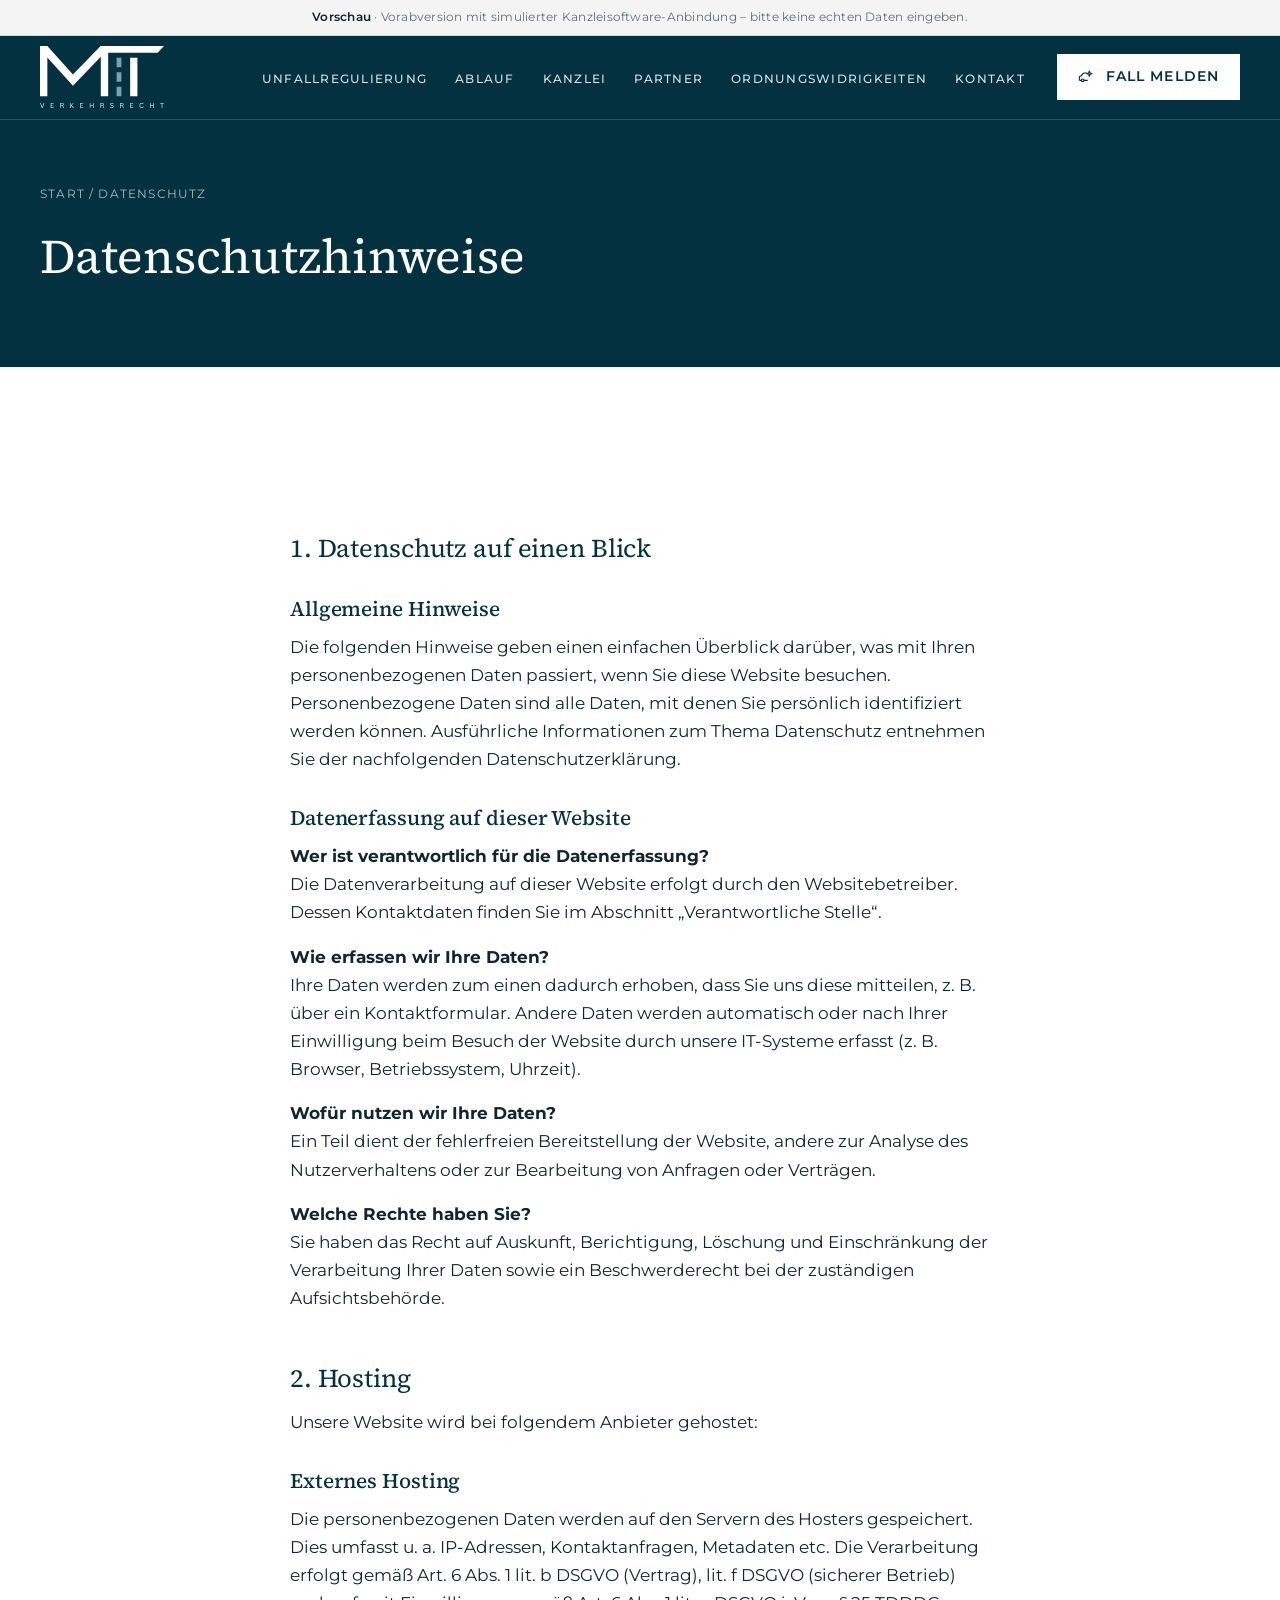
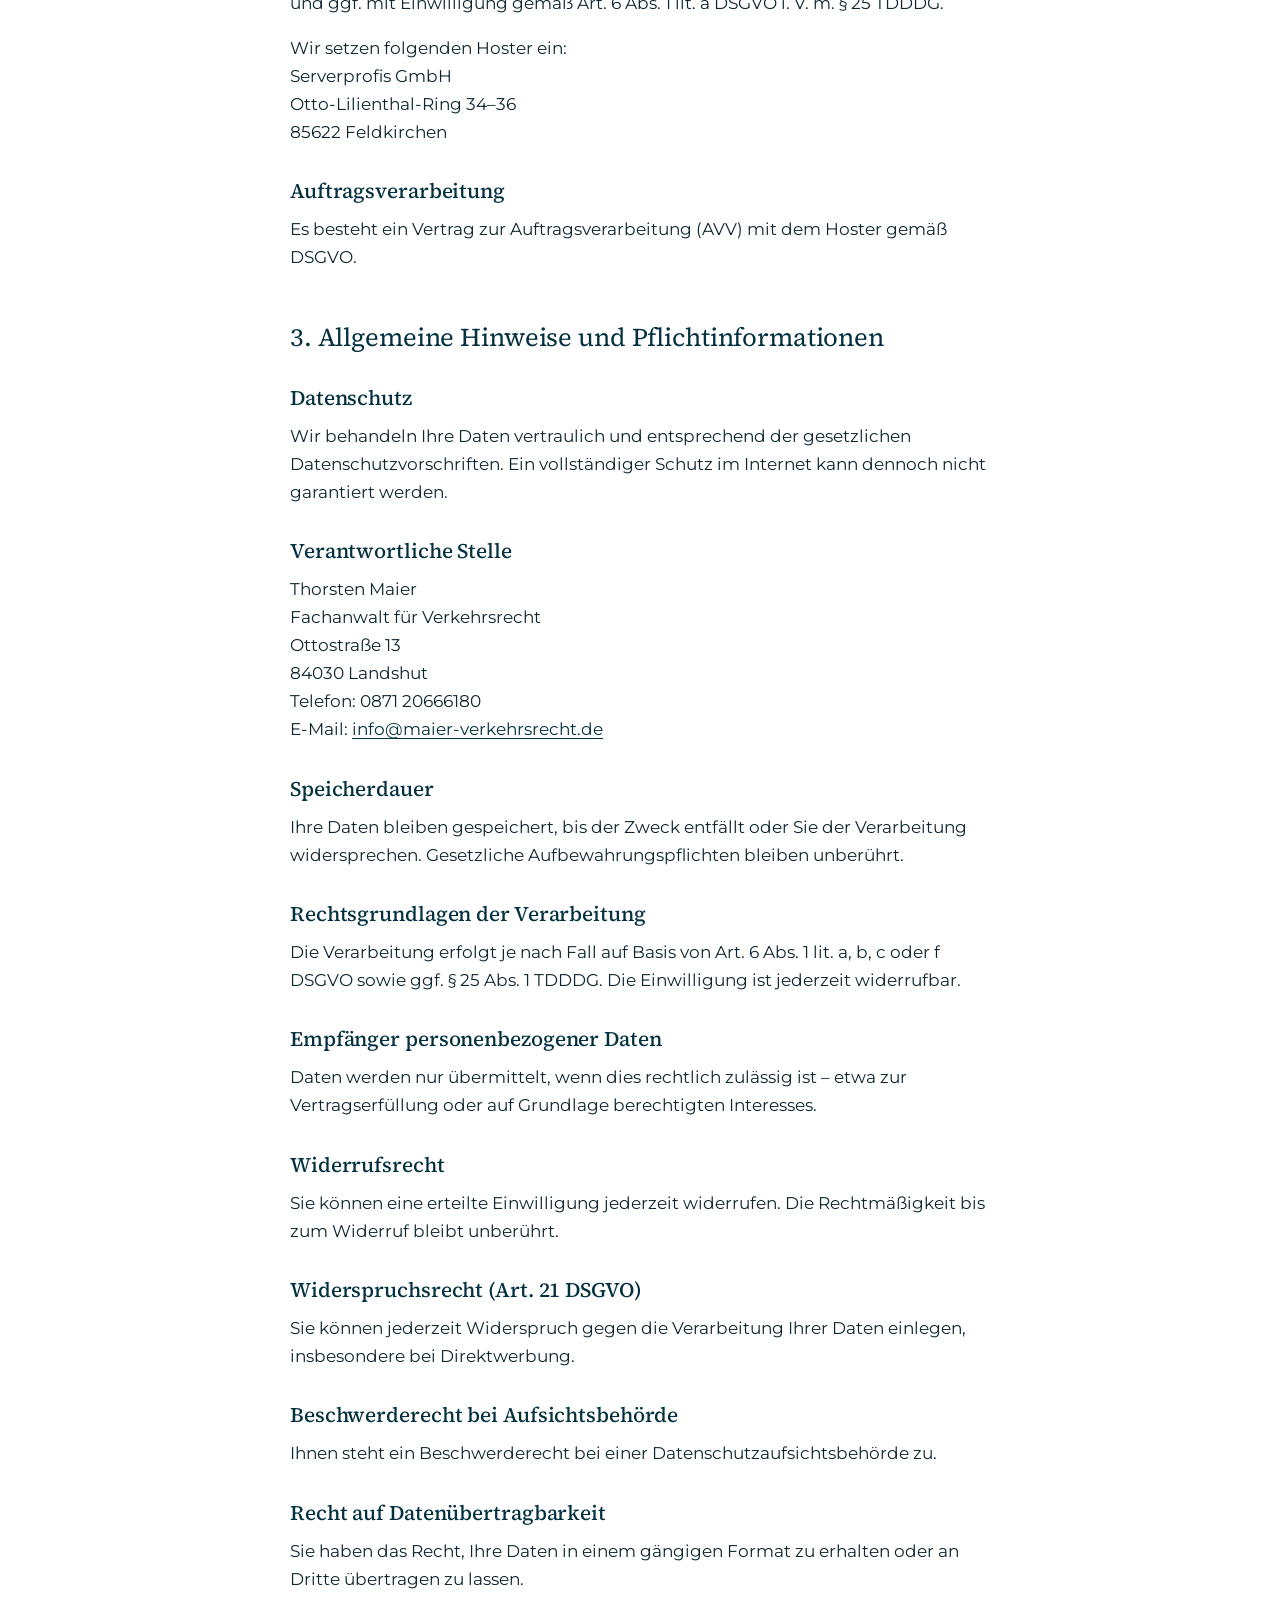
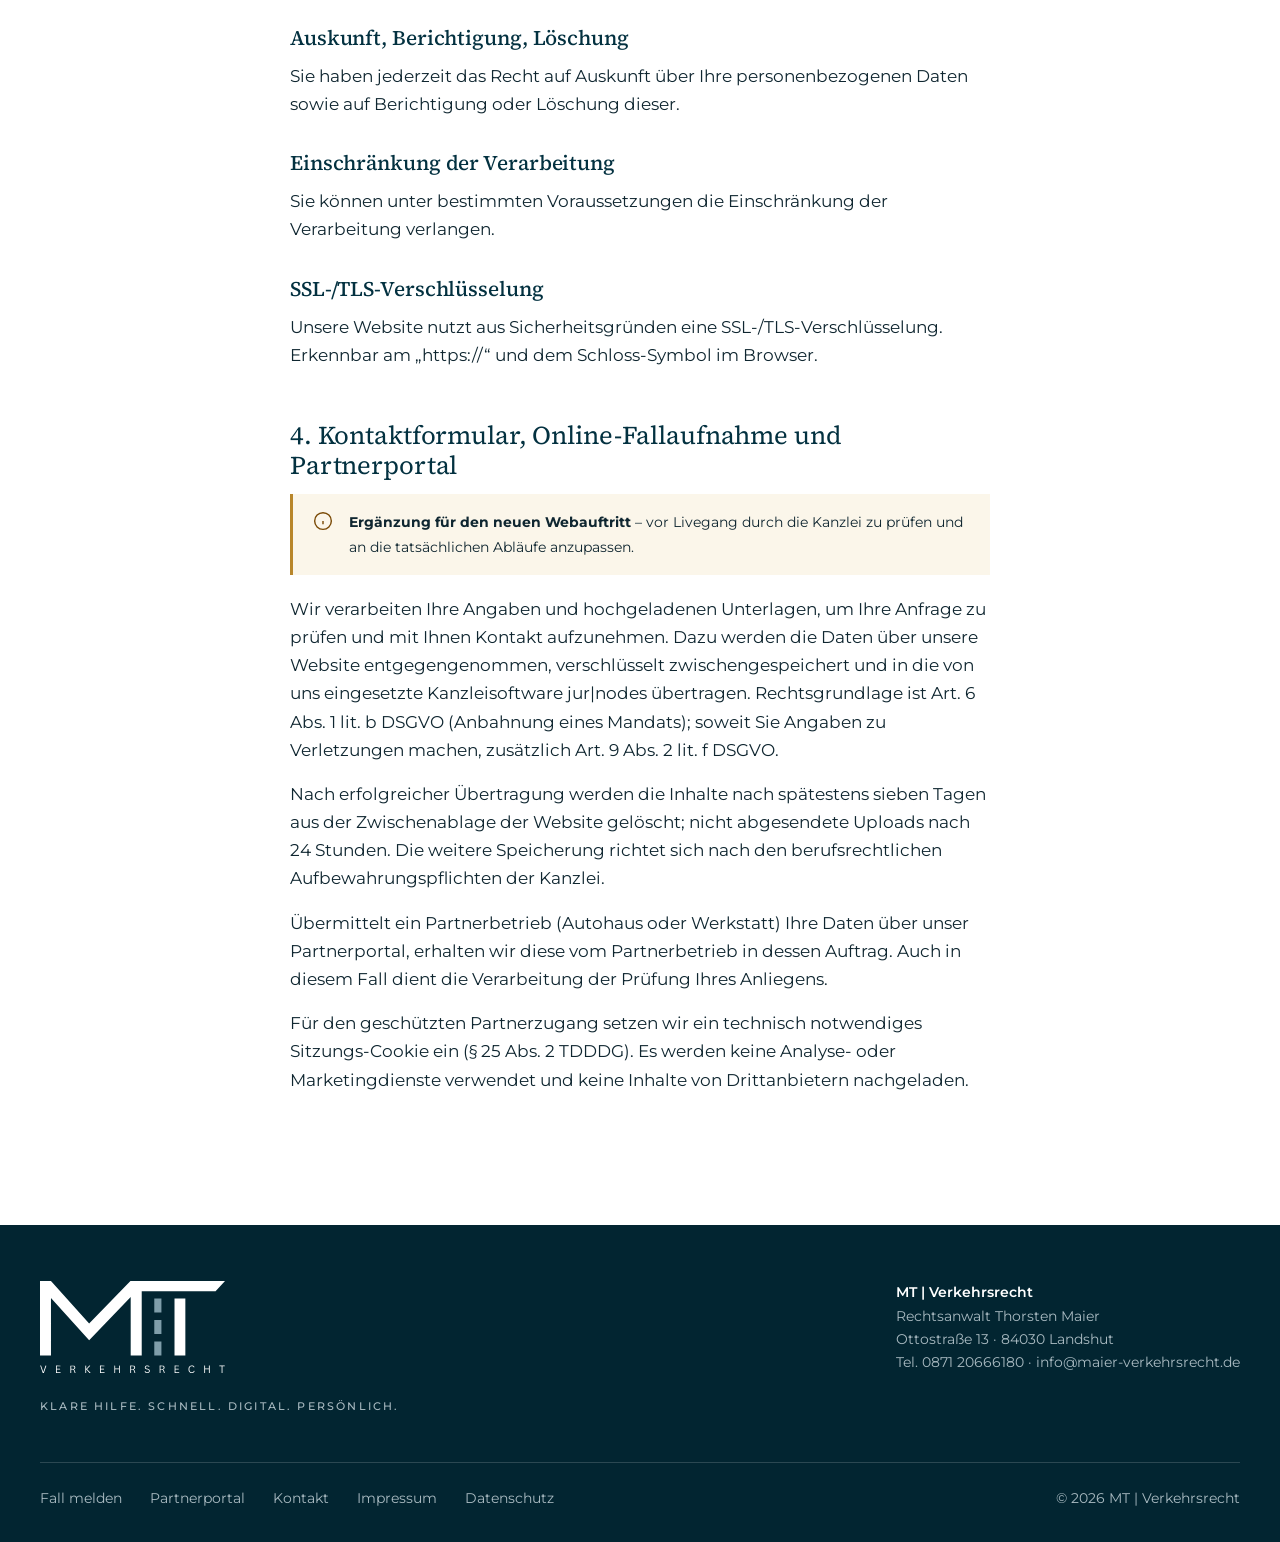
==== commit ac8c1859: "Vorschau aktualisiert: neue Bereiche, Partnerband, Navigation - Ihr Plus: Säulen als Karten auf hell" ====
--- a/datenschutz/index.html
+++ b/datenschutz/index.html
@@ -28,7 +28,7 @@
       <div class="container">
         <a class="logo" href="../" aria-label="MT Verkehrsrecht – Startseite"><img src="../assets/logo/mt-logo-hell.svg" alt="MT Verkehrsrecht" width="150" height="75"></a>
         <nav class="main-nav" id="main-nav" aria-label="Hauptnavigation">
-          <ul><li><a href="../#unfallregulierung">Unfallregulierung</a></li><li><a href="../#ablauf">Ablauf</a></li><li><a href="../#kanzlei">Kanzlei</a></li><li><a href="../#partner">Autohäuser</a></li><li><a href="../#leistungen">Ordnungswidrigkeiten</a></li><li><a href="../#kontakt">Kontakt</a></li></ul>
+          <ul><li><a href="../#unfallregulierung">Unfallregulierung</a></li><li><a href="../#ablauf">Ablauf</a></li><li><a href="../#kanzlei">Kanzlei</a></li><li><a href="../#partner">Partner</a></li><li><a href="../#leistungen">Ordnungswidrigkeiten</a></li><li><a href="../#kontakt">Kontakt</a></li></ul>
         </nav>
         <div class="header-cta"><a class="btn btn--primary" href="../fall-melden/" aria-label="Fall melden"><svg viewBox="0 0 24 24" fill="none" stroke="currentColor" stroke-width="1.7" stroke-linecap="round" stroke-linejoin="round" aria-hidden="true"><path d="M14 17H9M5 17H3a1 1 0 0 1-1-1v-3.5c0-.8.5-1.5 1.3-1.8L5 10l2.5-3.5A2 2 0 0 1 9.1 6H13"/><circle cx="7" cy="17" r="2"/><path d="m17 3 1 3 3 1-3 1-1 3-1-3-3-1 3-1z"/></svg><span>Fall melden</span></a></div>
         <button class="nav-toggle" type="button" aria-expanded="false" aria-controls="main-nav" aria-label="Menü öffnen"><svg viewBox="0 0 24 24" fill="none" stroke="currentColor" stroke-width="1.7" stroke-linecap="round" stroke-linejoin="round" aria-hidden="true"><path d="M4 6h16M4 12h16M4 18h16"/></svg></button>
--- a/assets/css/main.css
+++ b/assets/css/main.css
@@ -169,32 +169,7 @@
 .hero__facts a { color: var(--white); }
 @media (max-width: 900px) { .hero__grid { grid-template-columns: 1fr; } }
 
-/* --- Raster (Unfallregulierung, Ihr Plus) ------------------------------- */
-.positions { list-style: none; margin: 0; padding: 0; display: grid; grid-template-columns: repeat(3, 1fr); border-top: 1px solid var(--grey-line); }
-.positions li { padding: 26px 28px 28px 0; border-bottom: 1px solid var(--grey-line); }
-.positions li:not(:nth-child(3n)) { border-right: 1px solid var(--grey-line); }
-.positions li:not(:nth-child(3n+1)) { padding-left: 28px; }
-.positions h3 { font-size: 1.2rem; margin-bottom: 6px; color: var(--brand); }
-.positions p { color: var(--muted); font-size: .95rem; margin: 0; }
-@media (max-width: 900px) {
-  .positions { grid-template-columns: 1fr 1fr; }
-  .positions li { padding: 22px 20px 22px 0 !important; border-right: 0 !important; }
-  .positions li:nth-child(odd) { border-right: 1px solid var(--grey-line) !important; }
-  .positions li:nth-child(even) { padding-left: 20px !important; }
-}
-@media (max-width: 560px) { .positions { grid-template-columns: 1fr; } .positions li:nth-child(n) { border-right: 0 !important; padding: 20px 0 !important; } }
 .note { color: var(--muted); font-size: .84rem; margin-top: 16px; }
-.service-strip { display: grid; grid-template-columns: repeat(3, 1fr); border: 1px solid var(--grey-line); background: var(--white); }
-.service-strip span { padding: 16px 20px; font-size: .76rem; font-weight: 600; letter-spacing: .1em; text-transform: uppercase; color: var(--brand); border-bottom: 1px solid var(--grey-line); }
-.service-strip span:not(:nth-child(3n+1)) { border-left: 1px solid var(--grey-line); }
-.service-strip span:nth-last-child(-n+3) { border-bottom: 0; }
-@media (max-width: 900px) {
-  .service-strip { grid-template-columns: 1fr 1fr; }
-  .service-strip span:nth-child(n) { border-left: 0; border-bottom: 1px solid var(--grey-line); }
-  .service-strip span:nth-child(even) { border-left: 1px solid var(--grey-line); }
-  .service-strip span:last-child { border-bottom: 0; }
-}
-@media (max-width: 480px) { .service-strip { grid-template-columns: 1fr; } .service-strip span:nth-child(n) { border-left: 0; } }
 
 /* --- Ablauf ---------------------------------------------------------------- */
 .steps { list-style: none; margin: 0; padding: 0; display: grid; grid-template-columns: repeat(3, 1fr); counter-reset: step; border-top: 1px solid var(--line-dark); }
@@ -217,20 +192,18 @@
 .quote { margin: 64px 0 0; padding: 0 0 0 32px; border-left: 2px solid var(--brand); font-family: var(--font-serif); font-size: clamp(1.3rem, 2.2vw, 1.7rem); font-weight: 400; line-height: 1.45; color: var(--brand); max-width: none; }
 .quote footer { margin-top: 16px; font-family: var(--font); font-size: .78rem; font-weight: 600; letter-spacing: .12em; text-transform: uppercase; color: var(--muted); }
 
-/* --- Partnerband ----------------------------------------------------------- */
-.partner-band { display: grid; grid-template-columns: 1fr 1fr; padding: 0; }
-.partner-band > .container { grid-column: 1 / -1; grid-row: 1; display: grid; grid-template-columns: 1fr 1fr; }
-.partner-band .content { grid-column: 1; padding: var(--section) clamp(24px, 4vw, 64px) var(--section) 0; }
-.partner-band h2 { font-size: clamp(1.75rem, 2.45vw, 2.6rem); }
-.partner-band__img { grid-column: 2; grid-row: 1; position: relative; min-height: 100%; }
-.partner-band__img img { position: absolute; inset: 0; width: 100%; height: 100%; object-fit: cover; filter: grayscale(1); }
-.partner-band ul { list-style: none; padding: 0; margin: 0 0 40px; border-top: 1px solid var(--line-dark); }
+/* --- Partnerband --------------------------------------------------------- */
+.partner-band { position: relative; overflow: hidden; }
+.partner-band .content { width: calc(50% - 56px); padding: var(--section) 0; }
+/* Schriftgröße an die Spaltenbreite gekoppelt: längste Zeile („Ein kurzer Weg vom Fahrzeugschaden“) passt immer */
+.partner-band h2 { font-size: clamp(1.3rem, calc((min(100vw, var(--container)) / 2 - 96px) / 19.5), 2.3rem); }
+.partner-band__img { position: absolute; top: 0; bottom: 0; left: 50%; right: 0; }
+.partner-band__img img { width: 100%; height: 100%; object-fit: cover; filter: grayscale(1); }
+.partner-band ul { list-style: none; padding: 0; margin: 0 0 32px; border-top: 1px solid var(--line-dark); }
 .partner-band li { padding: 12px 0; border-bottom: 1px solid var(--line-dark); color: rgba(255,255,255,.88); font-size: .97rem; }
-@media (max-width: 900px) {
-  .partner-band { grid-template-columns: 1fr; }
-  .partner-band > .container { grid-template-columns: 1fr; }
-  .partner-band .content { padding: 64px 0; }
-  .partner-band__img { grid-column: 1; grid-row: 2; height: 260px; }
+@media (max-width: 1000px) {
+  .partner-band .content { width: auto; padding: 64px 0; }
+  .partner-band__img { position: relative; left: 0; height: 280px; }
 }
 
 /* --- Weitere Leistungen (Bildkarten) ------------------------------------- */
@@ -483,3 +456,42 @@
 .innung strong { color: var(--white); font-weight: 600; }
 .innung__logo { background: var(--white); padding: 6px; flex: none; }
 .innung__logo img { width: 56px; height: 56px; }
+
+/* --- Ihr Plus: Karten ------------------------------------------------------ */
+.pillar-cards { list-style: none; margin: 0; padding: 0; display: grid; grid-template-columns: repeat(3, 1fr); gap: 24px; }
+.pillar-cards li { background: var(--white); border-top: 3px solid var(--brand); padding: 36px 32px 34px; }
+.pillar-cards__no { display: block; font-size: .72rem; font-weight: 600; letter-spacing: .18em; color: var(--brand-2); margin-bottom: 18px; }
+.pillar-cards h3 { font-size: clamp(1.7rem, 2.3vw, 2.2rem); font-weight: 400; color: var(--brand); margin-bottom: 12px; }
+.pillar-cards p { color: var(--muted); margin: 0; }
+@media (max-width: 900px) { .pillar-cards { grid-template-columns: 1fr; gap: 16px; } }
+
+/* --- Unfallregulierung: Ablauf -------------------------------------------- */
+.journey { list-style: none; margin: 0 0 clamp(48px, 6vw, 72px); padding: 0; display: grid; grid-template-columns: repeat(5, 1fr); gap: 28px; counter-reset: jn; position: relative; }
+.journey li { position: relative; counter-increment: jn; }
+/* Verbindungslinie je Schritt bis zum nächsten Quadrat (endet exakt an der letzten Nummer) */
+.journey li:not(:last-child)::after { content: ""; position: absolute; top: 23px; left: 48px; right: -28px; height: 1px; background: var(--brand); opacity: .35; }
+.journey li::before { content: counter(jn, decimal-leading-zero); position: relative; display: grid; place-items: center; width: 48px; height: 48px; margin-bottom: 22px; background: var(--brand); color: var(--white); font-family: var(--font-serif); font-size: 1.15rem; }
+.journey h3 { font-size: 1.15rem; color: var(--brand); margin-bottom: 8px; }
+.journey p { color: var(--muted); font-size: .93rem; margin: 0; }
+@media (max-width: 1000px) {
+  .journey { grid-template-columns: 1fr; gap: 0; }
+  .journey li:not(:last-child)::after { top: 48px; bottom: 0; left: 23px; right: auto; width: 1px; height: auto; }
+  .journey li { display: grid; grid-template-columns: 48px 1fr; column-gap: 20px; padding-bottom: 26px; }
+  .journey li::before { grid-row: span 2; margin: 0; }
+}
+
+/* --- Unfallregulierung: Schadenspositionen -------------------------------- */
+.claims-card { display: grid; grid-template-columns: minmax(0, 2.2fr) minmax(0, 1fr); background: var(--white); border: 1px solid var(--grey-line); }
+.claims-card__body { padding: clamp(28px, 3.5vw, 48px); }
+.claims-card__body h3 { font-size: clamp(1.4rem, 2vw, 1.75rem); color: var(--brand); margin-bottom: 24px; }
+.checklist { list-style: none; margin: 0; padding: 0; display: grid; grid-template-columns: repeat(3, minmax(0, 1fr)); column-gap: 28px; }
+.checklist li { position: relative; padding: 11px 0 11px 28px; border-bottom: 1px solid var(--grey-line); font-size: .96rem; }
+.checklist li::before { content: ""; position: absolute; left: 2px; top: 17px; width: 11px; height: 6px; border-left: 2px solid var(--brand); border-bottom: 2px solid var(--brand); transform: rotate(-45deg); }
+.claims-card__cta { padding: clamp(28px, 3.5vw, 48px); display: flex; flex-direction: column; align-items: flex-start; justify-content: center; gap: 16px; }
+.claims-card__cta .eyebrow { margin: 0; }
+.claims-card__cta-title { font-family: var(--font-serif); font-size: clamp(1.3rem, 1.7vw, 1.6rem); line-height: 1.35; margin: 0 0 8px; }
+.claims-card__tel { color: var(--white); text-decoration: none; font-weight: 600; letter-spacing: .02em; }
+.claims-card__tel:hover { text-decoration: underline; }
+@media (max-width: 1100px) { .checklist { grid-template-columns: 1fr 1fr; } }
+@media (max-width: 900px) { .claims-card { grid-template-columns: 1fr; } }
+@media (max-width: 560px) { .checklist { grid-template-columns: 1fr; } }
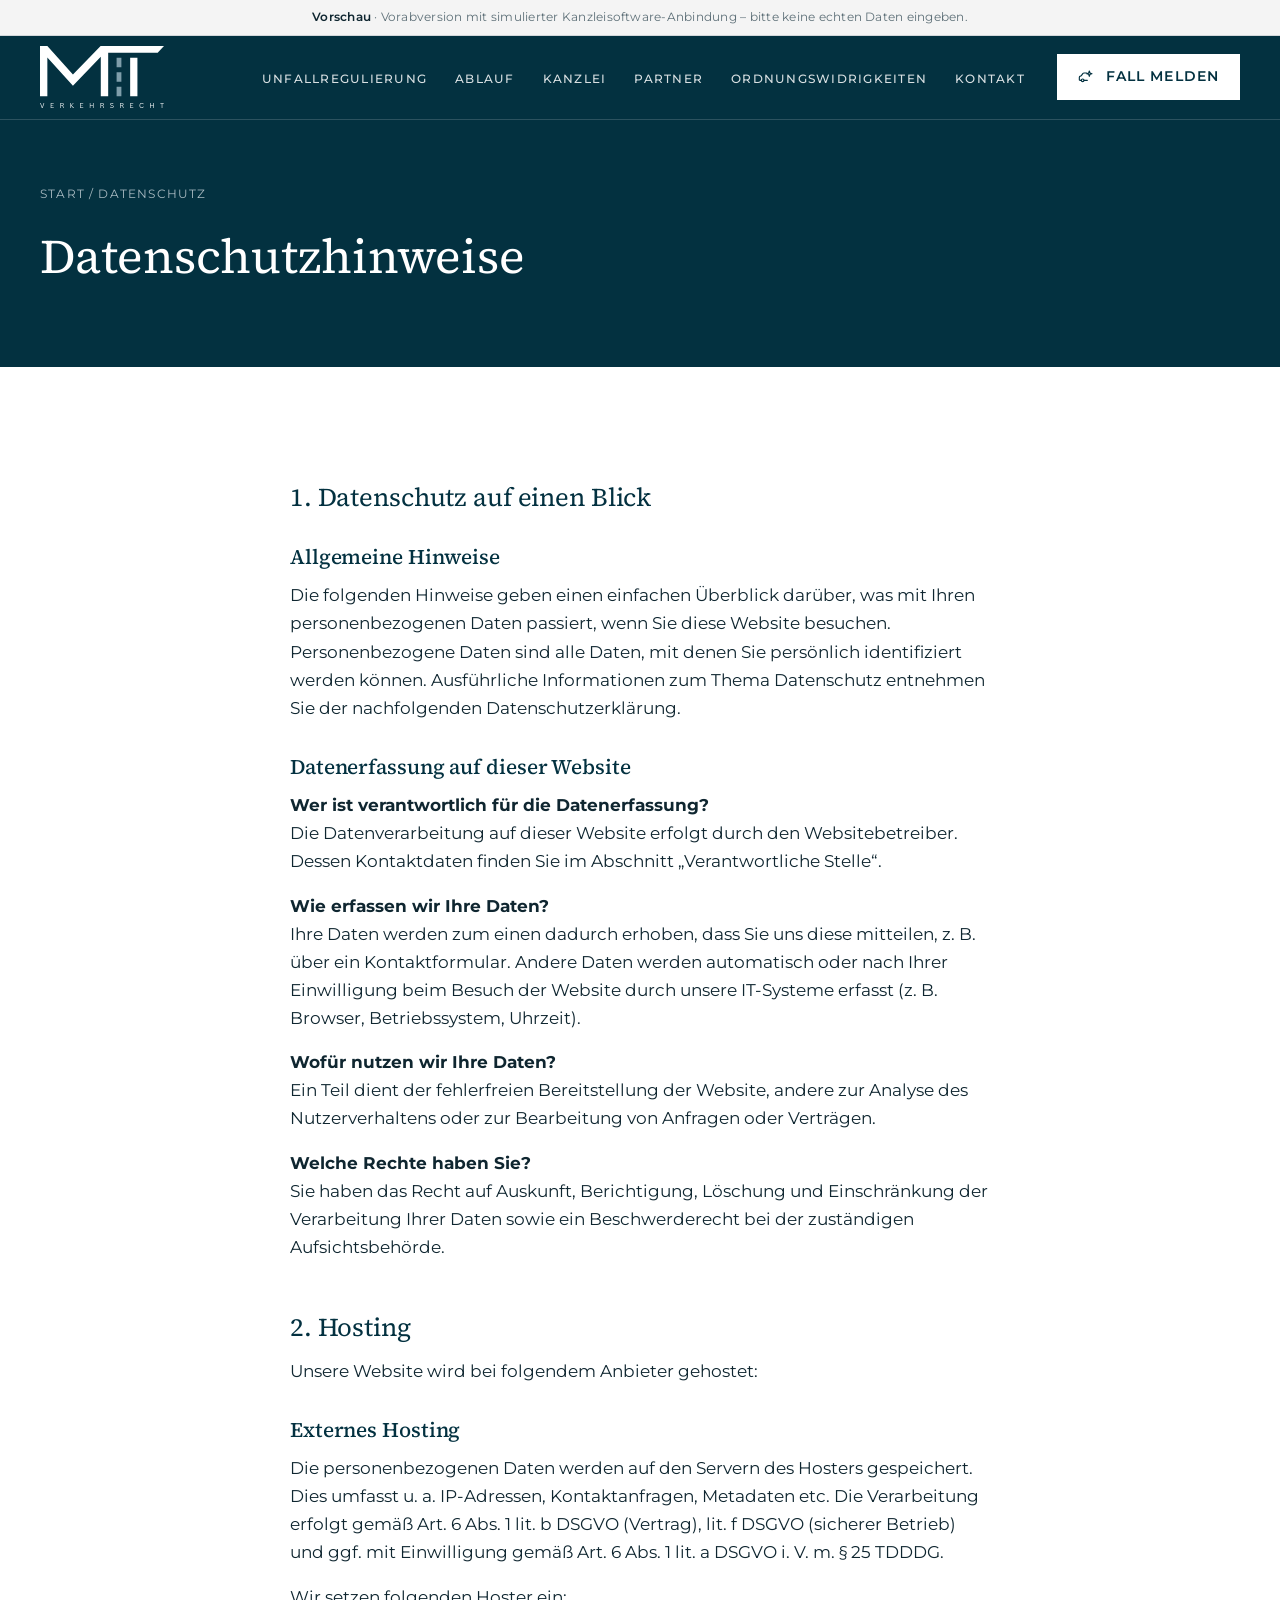
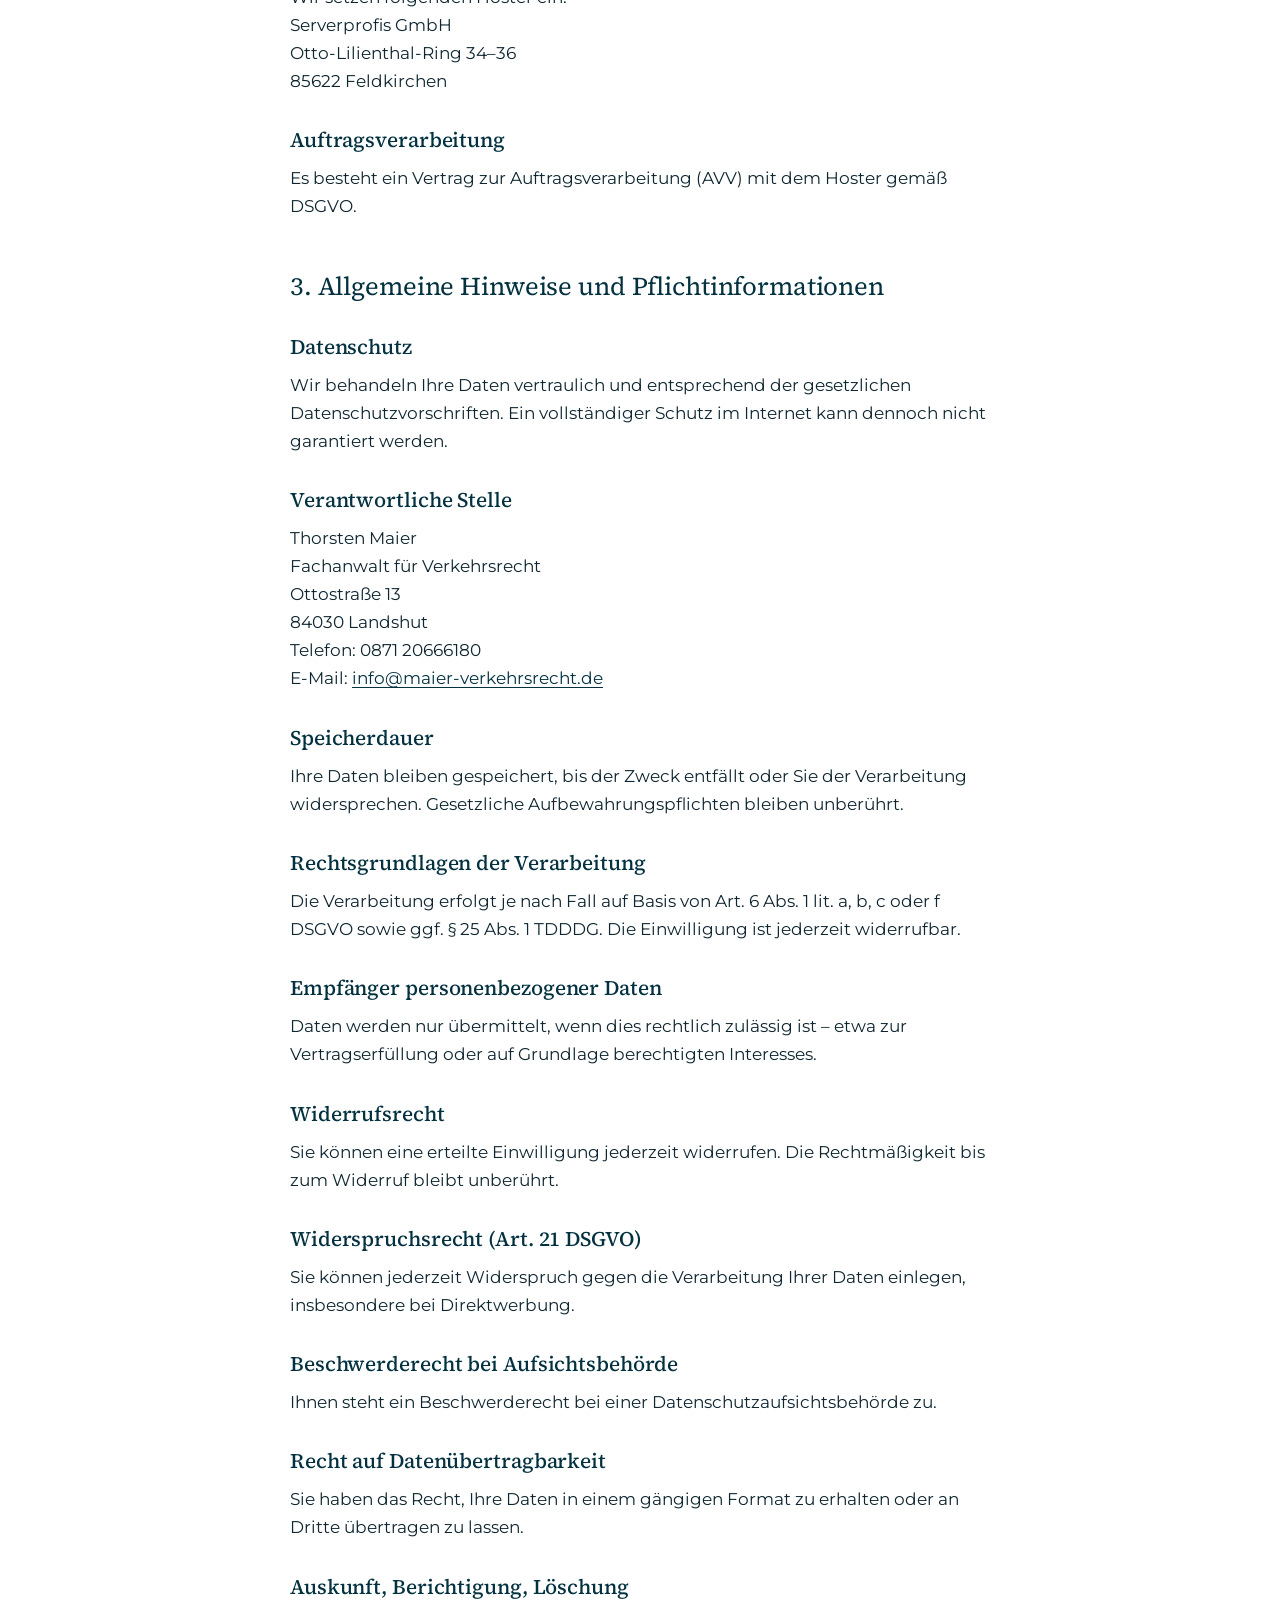
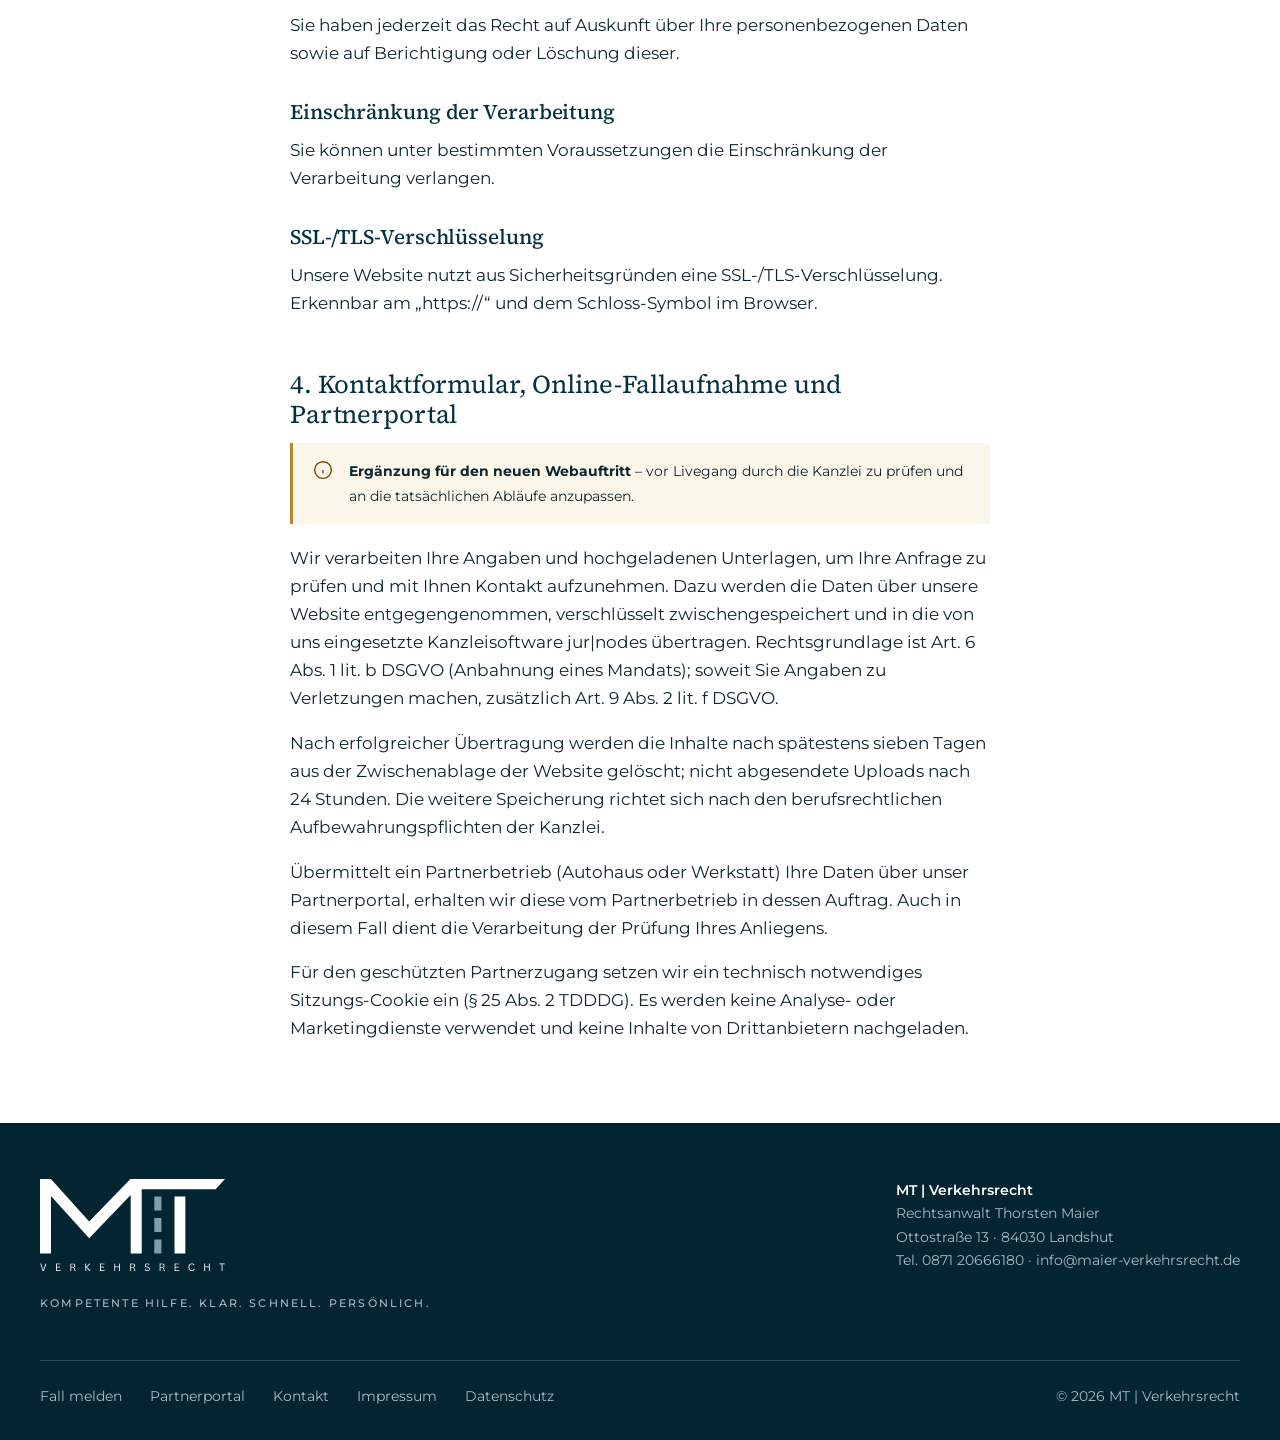
==== commit 8e600bd1: "Vorschau aktualisiert: Fußzeilen-Claim angeglichen „Kompetente Hilfe. Klar. Schnell. Persönlich.“  C" ====
--- a/datenschutz/index.html
+++ b/datenschutz/index.html
@@ -101,7 +101,7 @@
         <div class="footer-top">
           <div>
             <a class="logo logo--footer" href="../" aria-label="MT Verkehrsrecht – Startseite"><img src="../assets/logo/mt-logo-hell.svg" alt="MT Verkehrsrecht" width="185" height="92"></a>
-            <p class="footer-claim">Klare Hilfe. Schnell. Digital. Persönlich.</p>
+            <p class="footer-claim">Kompetente Hilfe. Klar. Schnell. Persönlich.</p>
           </div>
           <address>
             <strong>MT | Verkehrsrecht</strong><br>Rechtsanwalt Thorsten Maier<br>Ottostraße 13 · 84030 Landshut<br>
--- a/assets/css/main.css
+++ b/assets/css/main.css
@@ -48,7 +48,7 @@
   --header-h: 84px;
   --container: 1440px;
   --gutter: clamp(16px, 3.2vw, 40px);
-  --section: clamp(72px, 9vw, 120px);
+  --section: clamp(48px, 5vw, 72px);
 }
 
 /* --- Basis ---------------------------------------------------------------- */
@@ -135,7 +135,7 @@
 .section { padding: var(--section) 0; }
 .section--paper { background: var(--grey-bg); }
 .section--tint { background: var(--brand-tint); }
-.section-head { margin-bottom: 56px; }
+.section-head { margin-bottom: 36px; }
 .section-head .lead { max-width: 70ch; }
 /* Vorgegebene Zeilenumbrüche (Desktop): .line = eigene Zeile, .one-line = keine Umbrüche */
 @media (min-width: 1000px) {
@@ -189,7 +189,7 @@
 .person__role { color: var(--brand-2); font-weight: 600; font-size: .74rem; letter-spacing: .14em; text-transform: uppercase; margin-bottom: 14px; }
 .person p { color: var(--muted); font-size: .97rem; }
 @media (max-width: 760px) { .team { grid-template-columns: 1fr; } }
-.quote { margin: 64px 0 0; padding: 0 0 0 32px; border-left: 2px solid var(--brand); font-family: var(--font-serif); font-size: clamp(1.3rem, 2.2vw, 1.7rem); font-weight: 400; line-height: 1.45; color: var(--brand); max-width: none; }
+.quote { margin: 44px 0 0; padding: 0 0 0 32px; border-left: 2px solid var(--brand); font-family: var(--font-serif); font-size: clamp(1.3rem, 2.2vw, 1.7rem); font-weight: 400; line-height: 1.45; color: var(--brand); max-width: none; }
 .quote footer { margin-top: 16px; font-family: var(--font); font-size: .78rem; font-weight: 600; letter-spacing: .12em; text-transform: uppercase; color: var(--muted); }
 
 /* --- Partnerband --------------------------------------------------------- */
@@ -463,10 +463,15 @@
 .pillar-cards__no { display: block; font-size: .72rem; font-weight: 600; letter-spacing: .18em; color: var(--brand-2); margin-bottom: 18px; }
 .pillar-cards h3 { font-size: clamp(1.7rem, 2.3vw, 2.2rem); font-weight: 400; color: var(--brand); margin-bottom: 12px; }
 .pillar-cards p { color: var(--muted); margin: 0; }
+.pillar-cards--4 { grid-template-columns: repeat(4, 1fr); gap: 20px; }
+.pillar-cards--4 li { padding: 32px 28px 30px; }
+.pillar-cards--4 h3 { font-size: clamp(1.5rem, 1.9vw, 1.9rem); }
+@media (max-width: 1100px) { .pillar-cards--4 { grid-template-columns: repeat(2, 1fr); } }
 @media (max-width: 900px) { .pillar-cards { grid-template-columns: 1fr; gap: 16px; } }
+@media (max-width: 900px) and (min-width: 600px) { .pillar-cards--4 { grid-template-columns: repeat(2, 1fr); } }
 
 /* --- Unfallregulierung: Ablauf -------------------------------------------- */
-.journey { list-style: none; margin: 0 0 clamp(48px, 6vw, 72px); padding: 0; display: grid; grid-template-columns: repeat(5, 1fr); gap: 28px; counter-reset: jn; position: relative; }
+.journey { list-style: none; margin: 0 0 clamp(32px, 4vw, 48px); padding: 0; display: grid; grid-template-columns: repeat(5, 1fr); gap: 28px; counter-reset: jn; position: relative; }
 .journey li { position: relative; counter-increment: jn; }
 /* Verbindungslinie je Schritt bis zum nächsten Quadrat (endet exakt an der letzten Nummer) */
 .journey li:not(:last-child)::after { content: ""; position: absolute; top: 23px; left: 48px; right: -28px; height: 1px; background: var(--brand); opacity: .35; }
